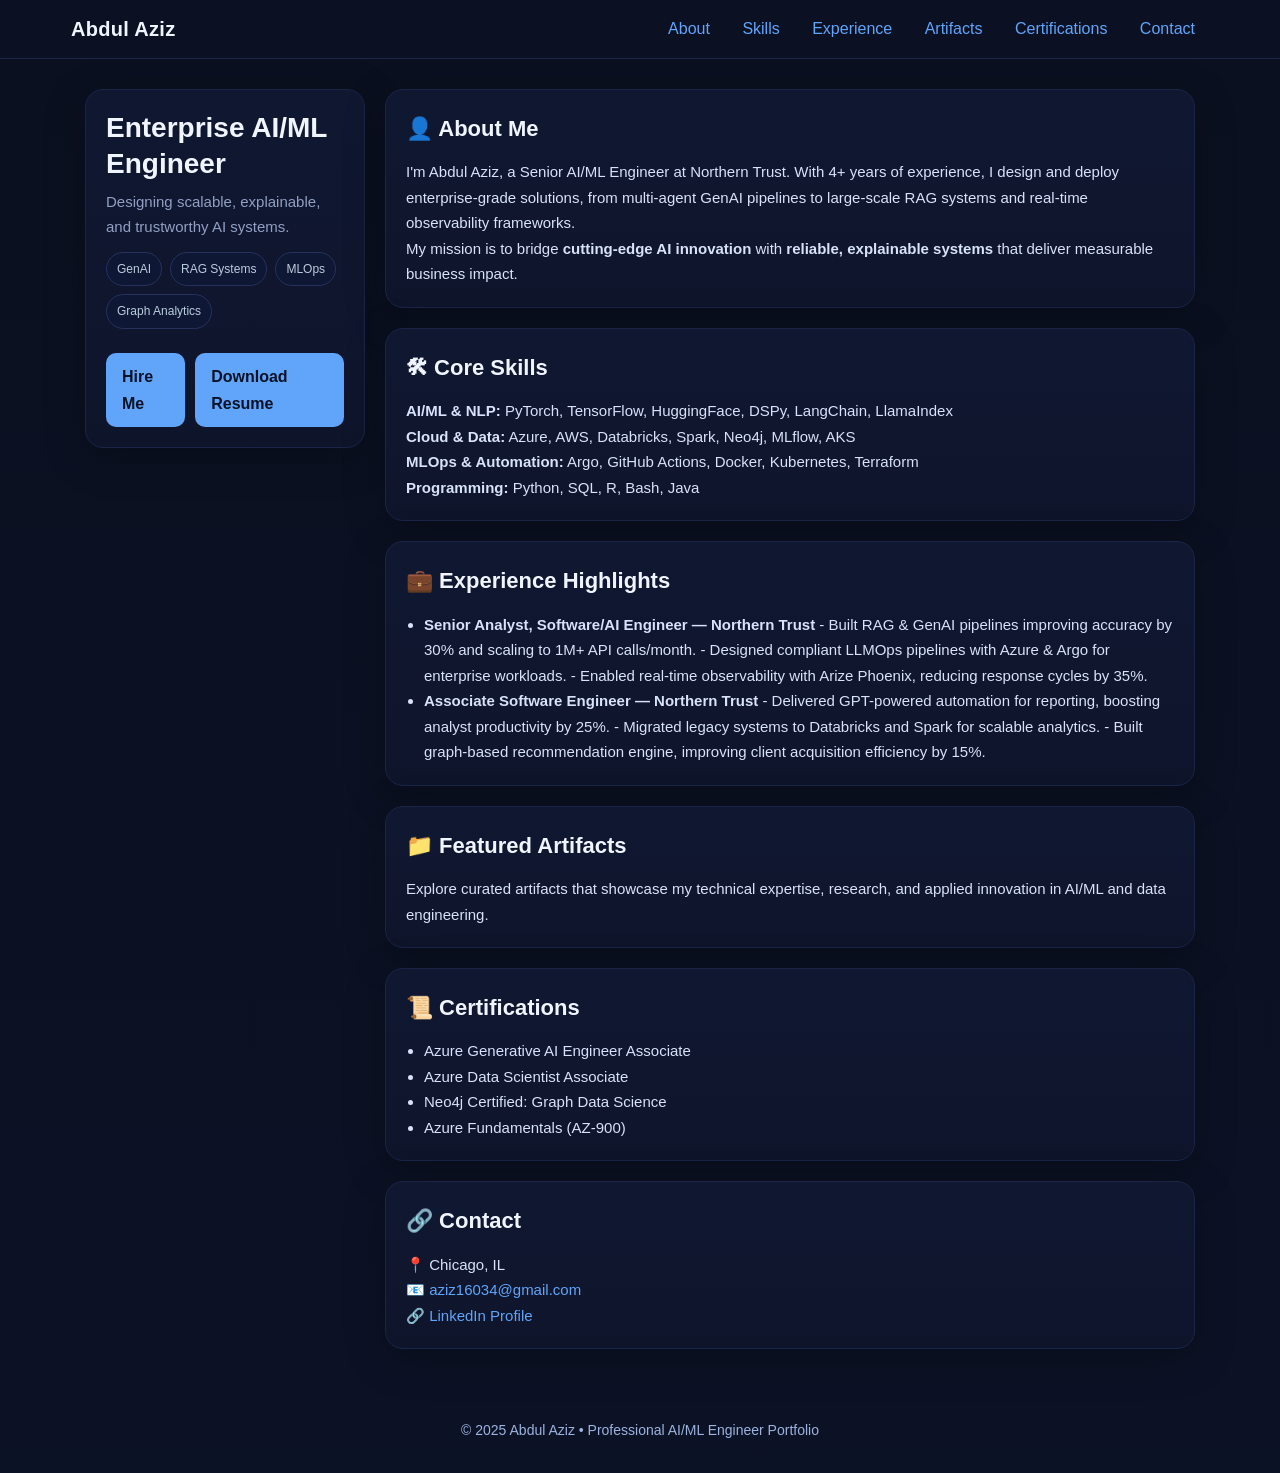
==== index.html @ f6c6b40b "Update title in index.html for branding" ====
<!DOCTYPE html>
<html lang="en">
<head>
  <meta charset="utf-8" />
  <meta name="viewport" content="width=device-width, initial-scale=1" />
  <title>Abdul Aziz MS • AI/ML Engineer Portfolio</title>
  <meta name="description" content="Abdul Aziz — AI/ML Engineer specializing in Generative AI, RAG systems, and MLOps. Building enterprise-ready AI solutions with measurable business impact." />
  <meta property="og:title" content="Abdul Aziz • AI/ML Engineer Portfolio" />
  <meta property="og:description" content="Senior AI/ML Engineer delivering scalable GenAI pipelines, enterprise RAG systems, and MLOps workflows for Fortune 500 companies." />
  <meta property="og:type" content="website" />
  <style>
    :root {
      --bg: #0b1020;
      --panel: #101731;
      --muted: #91a0c3;
      --text: #f1f5ff;
      --brand: #60a5fa;
      --highlight: #7dd3fc;
      --ring: rgba(96,165,250,.35);
    }
    * { box-sizing: border-box; margin:0; padding:0; }
    html, body {
      background: linear-gradient(180deg,#0b1020,#0c1225);
      color: var(--text);
      font-family: 'Segoe UI', Roboto, Helvetica, Arial, sans-serif;
      font-size: 16px;
      line-height: 1.7;
      scroll-behavior: smooth;
    }
    a { color: var(--brand); text-decoration: none; }
    a:hover { color: var(--highlight); }
    /* Layout */
    .wrap { max-width: 1150px; margin: 0 auto; padding: 20px; }
    .nav {
      position: sticky; top:0; z-index:50;
      background: rgba(12,18,37,0.85);
      backdrop-filter: blur(10px);
      border-bottom: 1px solid #1b2749;
    }
    .nav-inner {
      display: flex; justify-content: space-between; align-items: center;
      padding: 12px 6px;
    }
    .brand {
      font-size: 20px; font-weight: 700; letter-spacing: .3px;
    }
    .nav a {
      padding: 8px 14px;
      font-weight: 500;
      transition: background .2s;
      border-radius: 8px;
    }
    .nav a:hover { background: #111a34; }
    .grid { display:grid; grid-template-columns:280px 1fr; gap:20px; }
    @media(max-width:980px){ .grid { grid-template-columns:1fr; } }
    /* Cards */
    .card {
      background: linear-gradient(180deg,#101731,#0e152b);
      border: 1px solid #1a2446;
      border-radius: 18px;
      padding: 20px;
      box-shadow: 0 10px 40px rgba(0,0,0,.25);
      transition: transform .2s;
    }
    .card:hover { transform: translateY(-3px); }
    /* Hero */
    .hero h1 {
      font-size: 28px;
      font-weight: 700;
      line-height: 1.3;
      margin-bottom: 6px;
    }
    .hero p {
      font-size: 15px;
      color: var(--muted);
    }
    .chips {
      display:flex; flex-wrap:wrap; gap:8px; margin-top:12px;
    }
    .chip {
      font-size:12px;
      padding:6px 10px;
      border-radius:20px;
      border:1px solid #25325c;
      background:#0e1734;
      color:#bcd;
    }
    .btn {
      display:inline-block;
      padding:10px 16px;
      margin-top:12px;
      border-radius:10px;
      font-weight:600;
      background: var(--brand);
      color:#081126;
      transition: background .2s;
    }
    .btn:hover { background: var(--highlight); }
    /* Sections */
    h2 {
      font-size: 22px;
      margin-bottom: 12px;
      font-weight: 600;
    }
    .section p, .section li {
      font-size: 15px;
      color: #d8e2f8;
    }
    ul { padding-left:18px; }
    footer {
      padding: 30px 12px;
      text-align: center;
      color: #9db2df;
      font-size: 14px;
      margin-top: 20px;
    }
  </style>
</head>
<body>
  <!-- Navigation -->
  <div class="nav">
    <div class="wrap nav-inner">
      <div class="brand">Abdul Aziz</div>
      <nav>
        <a href="#about">About</a>
        <a href="#skills">Skills</a>
        <a href="#experience">Experience</a>
        <a href="#projects">Artifacts</a>
        <a href="#certs">Certifications</a>
        <a href="#contact">Contact</a>
      </nav>
    </div>
  </div>

  <!-- Content -->
  <div class="wrap" style="margin-top:10px">
    <div class="grid">
      <!-- Sidebar -->
      <aside class="side">
        <div class="card hero">
          <h1>Enterprise AI/ML Engineer</h1>
          <p>Designing scalable, explainable, and trustworthy AI systems.</p>
          <div class="chips">
            <span class="chip">GenAI</span>
            <span class="chip">RAG Systems</span>
            <span class="chip">MLOps</span>
            <span class="chip">Graph Analytics</span>
          </div>
          <div style="display:flex;gap:10px;margin-top:12px">
            <a class="btn" href="#contact">Hire Me</a>
            <a class="btn" href="Abdul.Aziz_Resume (5).pdf" target="_blank">Download Resume</a>
          </div>
        </div>
      </aside>

      <!-- Main -->
      <main style="display:flex;flex-direction:column;gap:20px">
        <section id="about" class="card section">
          <h2>👤 About Me</h2>
          <p>I'm Abdul Aziz, a Senior AI/ML Engineer at Northern Trust. With 4+ years of experience, I design and deploy enterprise-grade solutions, from multi-agent GenAI pipelines to large-scale RAG systems and real-time observability frameworks.</p>
          <p>My mission is to bridge <strong>cutting-edge AI innovation</strong> with <strong>reliable, explainable systems</strong> that deliver measurable business impact.</p>
        </section>

        <section id="skills" class="card section">
          <h2>🛠 Core Skills</h2>
          <p><strong>AI/ML & NLP:</strong> PyTorch, TensorFlow, HuggingFace, DSPy, LangChain, LlamaIndex</p>
          <p><strong>Cloud & Data:</strong> Azure, AWS, Databricks, Spark, Neo4j, MLflow, AKS</p>
          <p><strong>MLOps & Automation:</strong> Argo, GitHub Actions, Docker, Kubernetes, Terraform</p>
          <p><strong>Programming:</strong> Python, SQL, R, Bash, Java</p>
        </section>

        <section id="experience" class="card section">
          <h2>💼 Experience Highlights</h2>
          <ul>
            <li><strong>Senior Analyst, Software/AI Engineer — Northern Trust</strong>  
              - Built RAG & GenAI pipelines improving accuracy by 30% and scaling to 1M+ API calls/month.  
              - Designed compliant LLMOps pipelines with Azure & Argo for enterprise workloads.  
              - Enabled real-time observability with Arize Phoenix, reducing response cycles by 35%.</li>
            <li><strong>Associate Software Engineer — Northern Trust</strong>  
              - Delivered GPT-powered automation for reporting, boosting analyst productivity by 25%.  
              - Migrated legacy systems to Databricks and Spark for scalable analytics.  
              - Built graph-based recommendation engine, improving client acquisition efficiency by 15%.</li>
          </ul>
        </section>

        <section id="projects" class="card section">
          <h2>📁 Featured Artifacts</h2>
          <p>Explore curated artifacts that showcase my technical expertise, research, and applied innovation in AI/ML and data engineering.</p>
        </section>

        <section id="certs" class="card section">
          <h2>📜 Certifications</h2>
          <ul>
            <li>Azure Generative AI Engineer Associate</li>
            <li>Azure Data Scientist Associate</li>
            <li>Neo4j Certified: Graph Data Science</li>
            <li>Azure Fundamentals (AZ-900)</li>
          </ul>
        </section>

        <section id="contact" class="card section">
          <h2>🔗 Contact</h2>
          <p>📍 Chicago, IL<br>
             📧 <a href="mailto:aziz16034@gmail.com">aziz16034@gmail.com</a><br>
             🔗 <a href="https://www.linkedin.com/in/aziz16034" target="_blank">LinkedIn Profile</a></p>
        </section>
      </main>
    </div>
  </div>

  <!-- Footer -->
  <footer>
    © 2025 Abdul Aziz • Professional AI/ML Engineer Portfolio
  </footer>
</body>
</html>
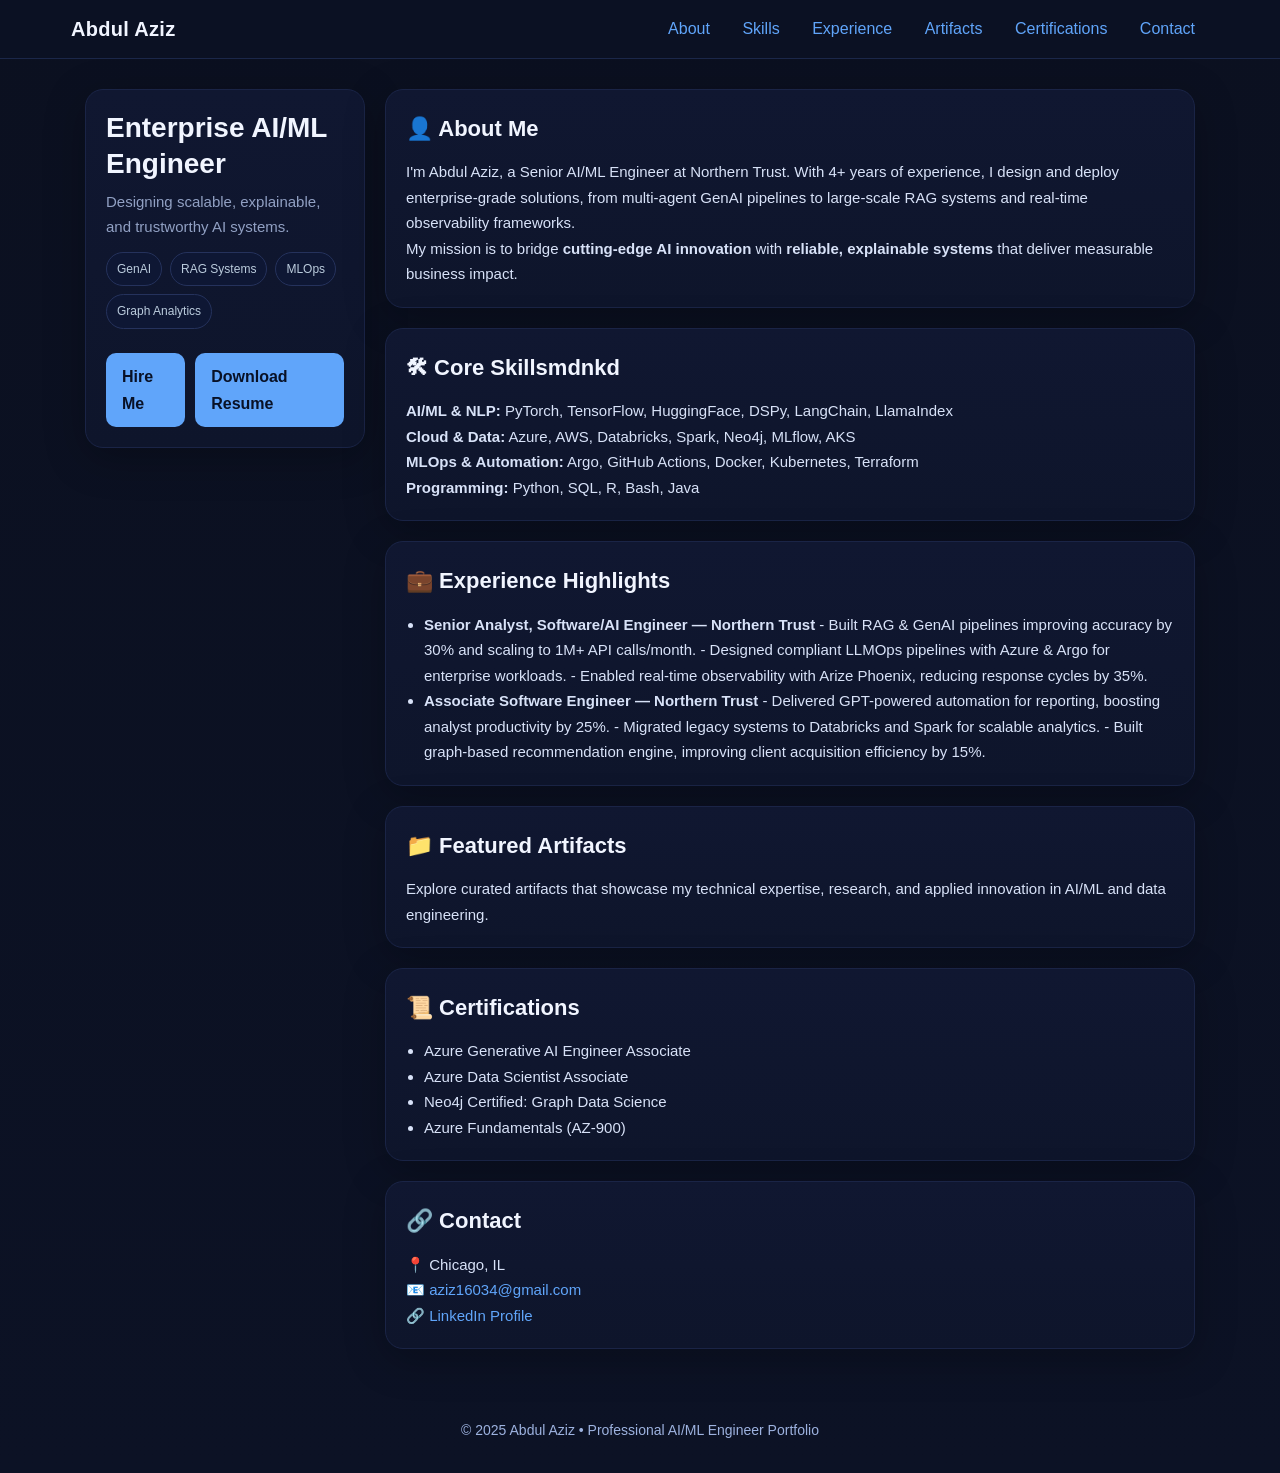
==== commit da35ee86: "Fix typo in Core Skills header" ====
--- a/index.html
+++ b/index.html
@@ -162,7 +162,7 @@
         </section>
 
         <section id="skills" class="card section">
-          <h2>🛠 Core Skills</h2>
+          <h2>🛠 Core Skillsmdnkd</h2>
           <p><strong>AI/ML & NLP:</strong> PyTorch, TensorFlow, HuggingFace, DSPy, LangChain, LlamaIndex</p>
           <p><strong>Cloud & Data:</strong> Azure, AWS, Databricks, Spark, Neo4j, MLflow, AKS</p>
           <p><strong>MLOps & Automation:</strong> Argo, GitHub Actions, Docker, Kubernetes, Terraform</p>
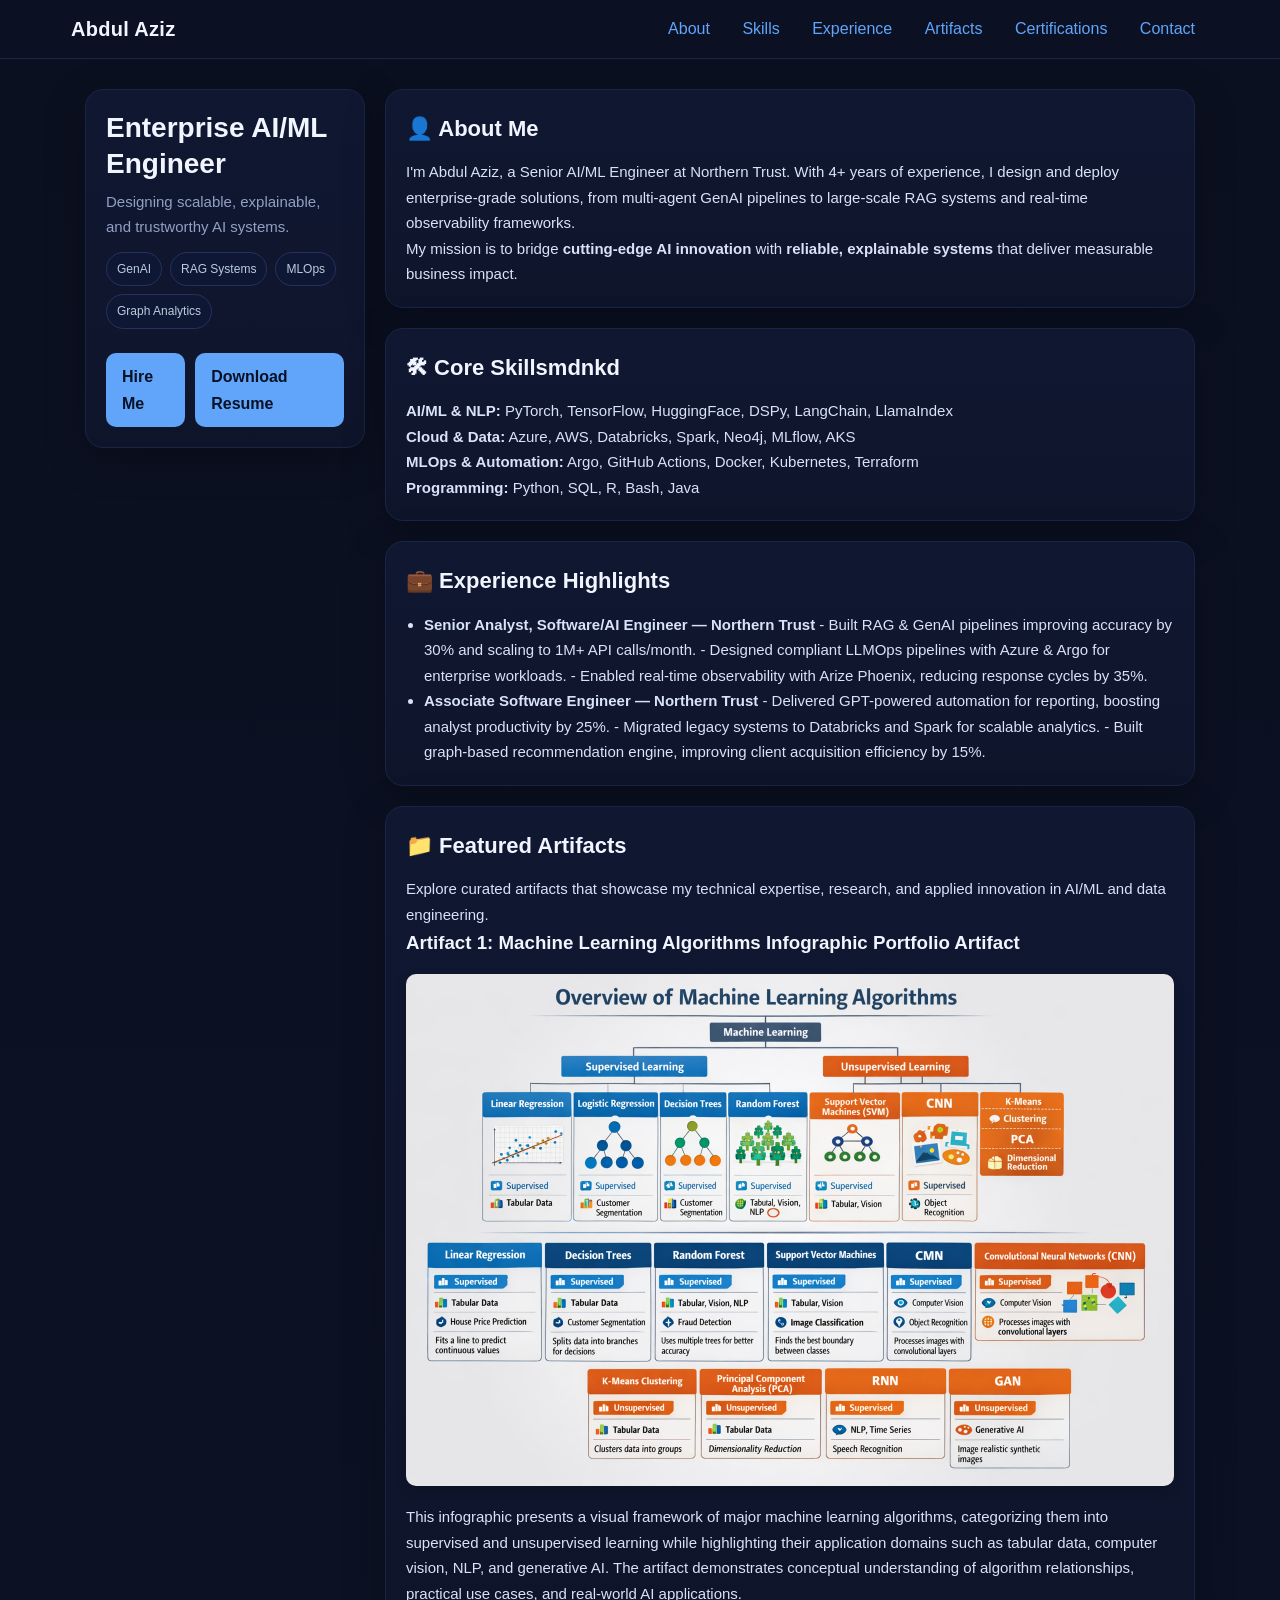
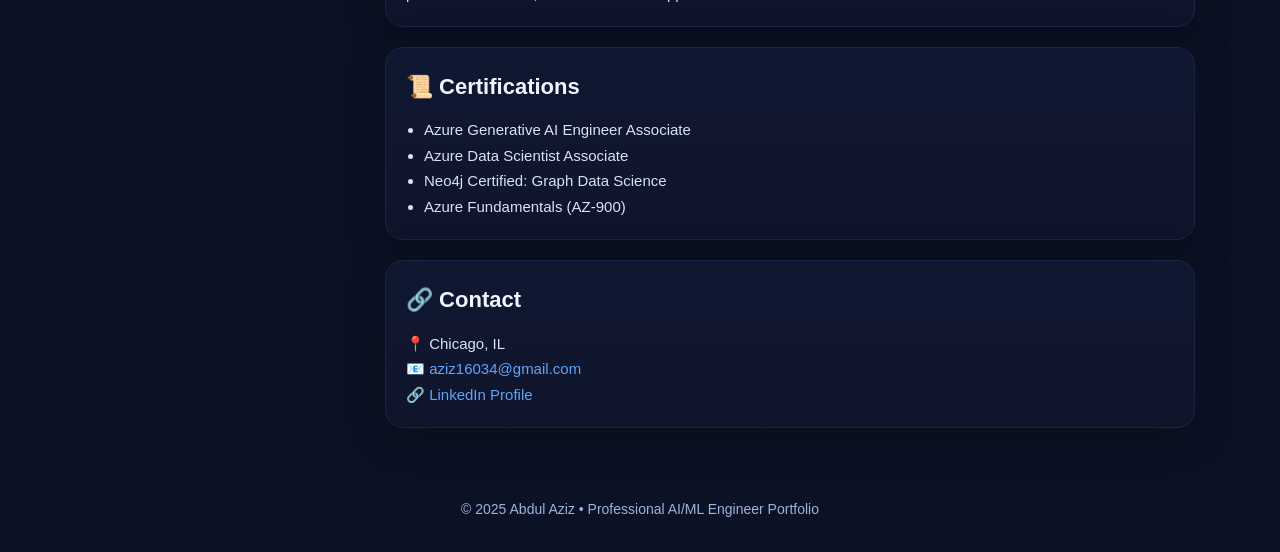
==== commit f25cab8b: "artifct added" ====
--- a/index.html
+++ b/index.html
@@ -184,9 +184,29 @@
         </section>
 
         <section id="projects" class="card section">
-          <h2>📁 Featured Artifacts</h2>
-          <p>Explore curated artifacts that showcase my technical expertise, research, and applied innovation in AI/ML and data engineering.</p>
-        </section>
+  <h2>📁 Featured Artifacts</h2>
+  <p>Explore curated artifacts that showcase my technical expertise, research, and applied innovation in AI/ML and data engineering.</p>
+
+  <!-- Artifact 1 -->
+  <div class="artifact">
+    <h3>Artifact 1: Machine Learning Algorithms Infographic Portfolio Artifact</h3>
+    
+    <img 
+      src="ChatGPT Image Mar 12, 2026, 05_36_57 PM.png" 
+      alt="Machine Learning Algorithms Infographic"
+      style="width:100%; max-width:800px; margin-top:15px; border-radius:10px; box-shadow:0 4px 12px rgba(0,0,0,0.15);"
+    >
+
+    <p style="margin-top:10px;">
+      This infographic presents a visual framework of major machine learning algorithms,
+      categorizing them into supervised and unsupervised learning while highlighting
+      their application domains such as tabular data, computer vision, NLP, and generative AI.
+      The artifact demonstrates conceptual understanding of algorithm relationships,
+      practical use cases, and real-world AI applications.
+    </p>
+  </div>
+
+</section>
 
         <section id="certs" class="card section">
           <h2>📜 Certifications</h2>
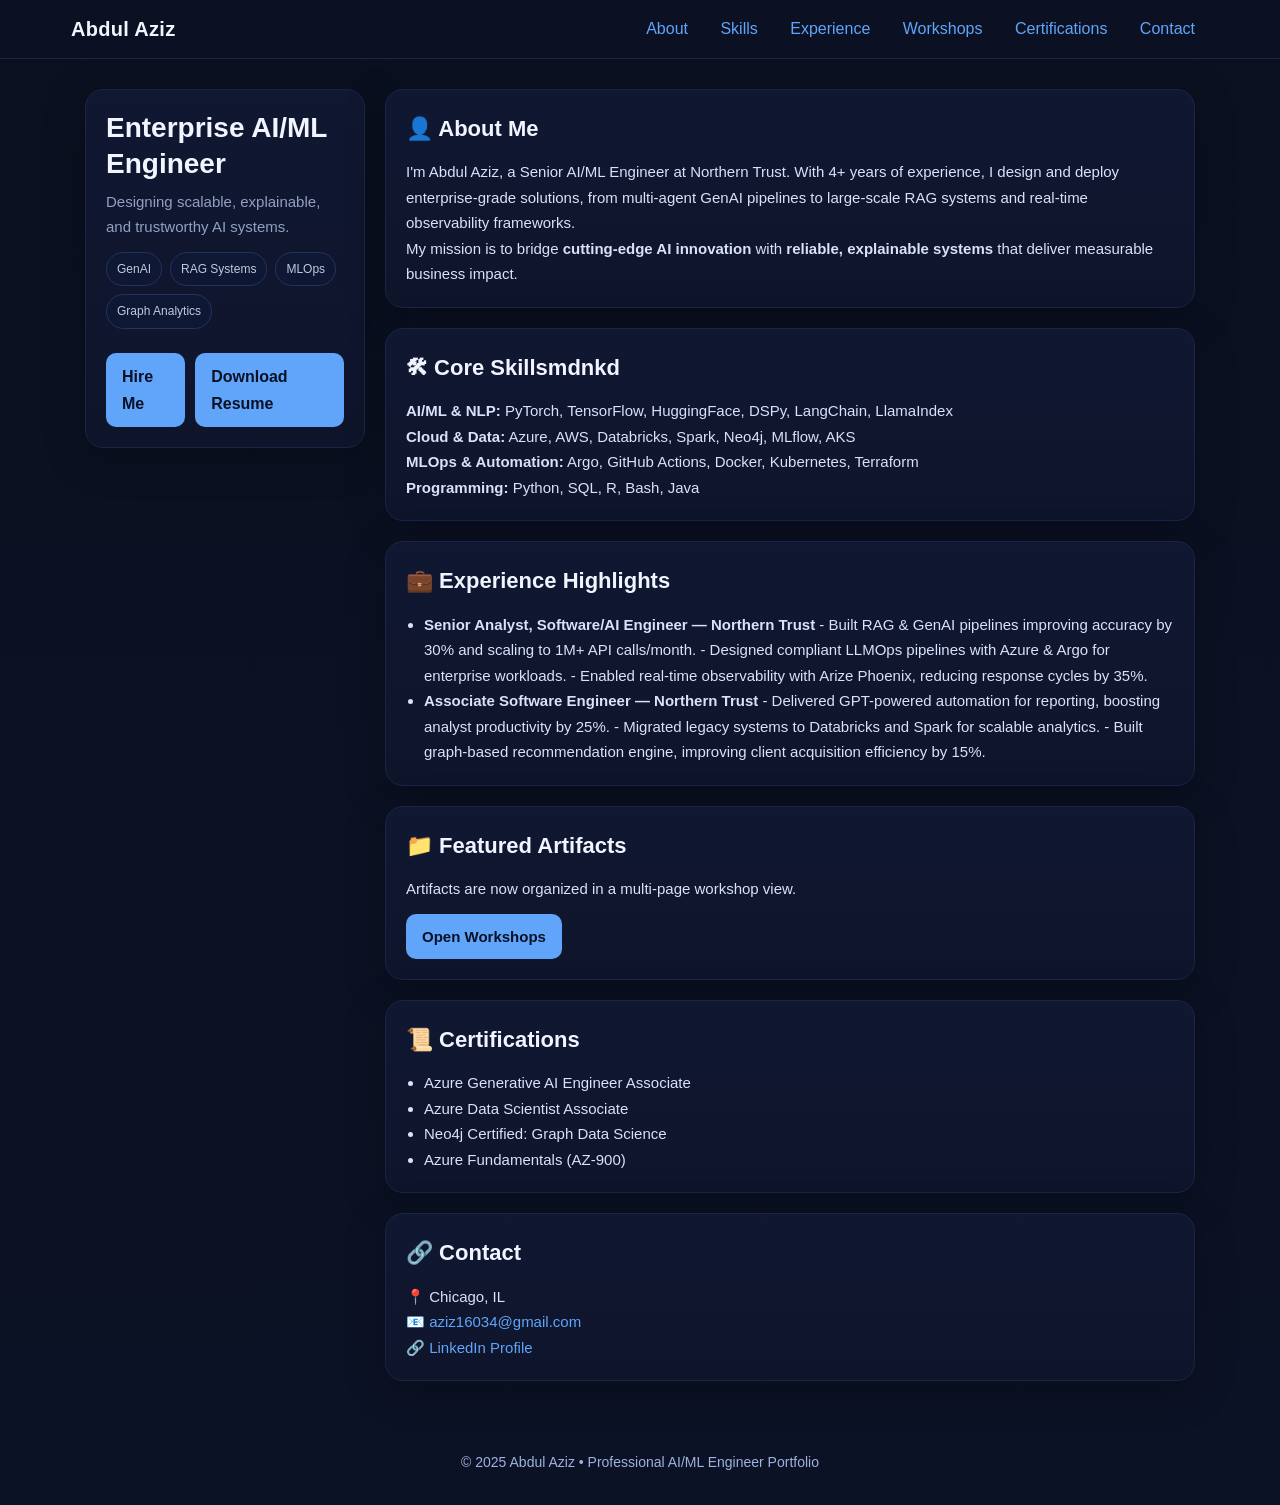
==== commit 56d6dd48: "multi tab added" ====
--- a/index.html
+++ b/index.html
@@ -125,7 +125,7 @@
         <a href="#about">About</a>
         <a href="#skills">Skills</a>
         <a href="#experience">Experience</a>
-        <a href="#projects">Artifacts</a>
+        <a href="workshop.html">Workshops</a>
         <a href="#certs">Certifications</a>
         <a href="#contact">Contact</a>
       </nav>
@@ -184,29 +184,10 @@
         </section>
 
         <section id="projects" class="card section">
-  <h2>📁 Featured Artifacts</h2>
-  <p>Explore curated artifacts that showcase my technical expertise, research, and applied innovation in AI/ML and data engineering.</p>
-
-  <!-- Artifact 1 -->
-  <div class="artifact">
-    <h3>Artifact 1: Machine Learning Algorithms Infographic Portfolio Artifact</h3>
-    
-    <img 
-      src="ChatGPT Image Mar 12, 2026, 05_36_57 PM.png" 
-      alt="Machine Learning Algorithms Infographic"
-      style="width:100%; max-width:800px; margin-top:15px; border-radius:10px; box-shadow:0 4px 12px rgba(0,0,0,0.15);"
-    >
-
-    <p style="margin-top:10px;">
-      This infographic presents a visual framework of major machine learning algorithms,
-      categorizing them into supervised and unsupervised learning while highlighting
-      their application domains such as tabular data, computer vision, NLP, and generative AI.
-      The artifact demonstrates conceptual understanding of algorithm relationships,
-      practical use cases, and real-world AI applications.
-    </p>
-  </div>
-
-</section>
+          <h2>📁 Featured Artifacts</h2>
+          <p>Artifacts are now organized in a multi-page workshop view.</p>
+          <p><a class="btn" href="workshop.html">Open Workshops</a></p>
+        </section>
 
         <section id="certs" class="card section">
           <h2>📜 Certifications</h2>
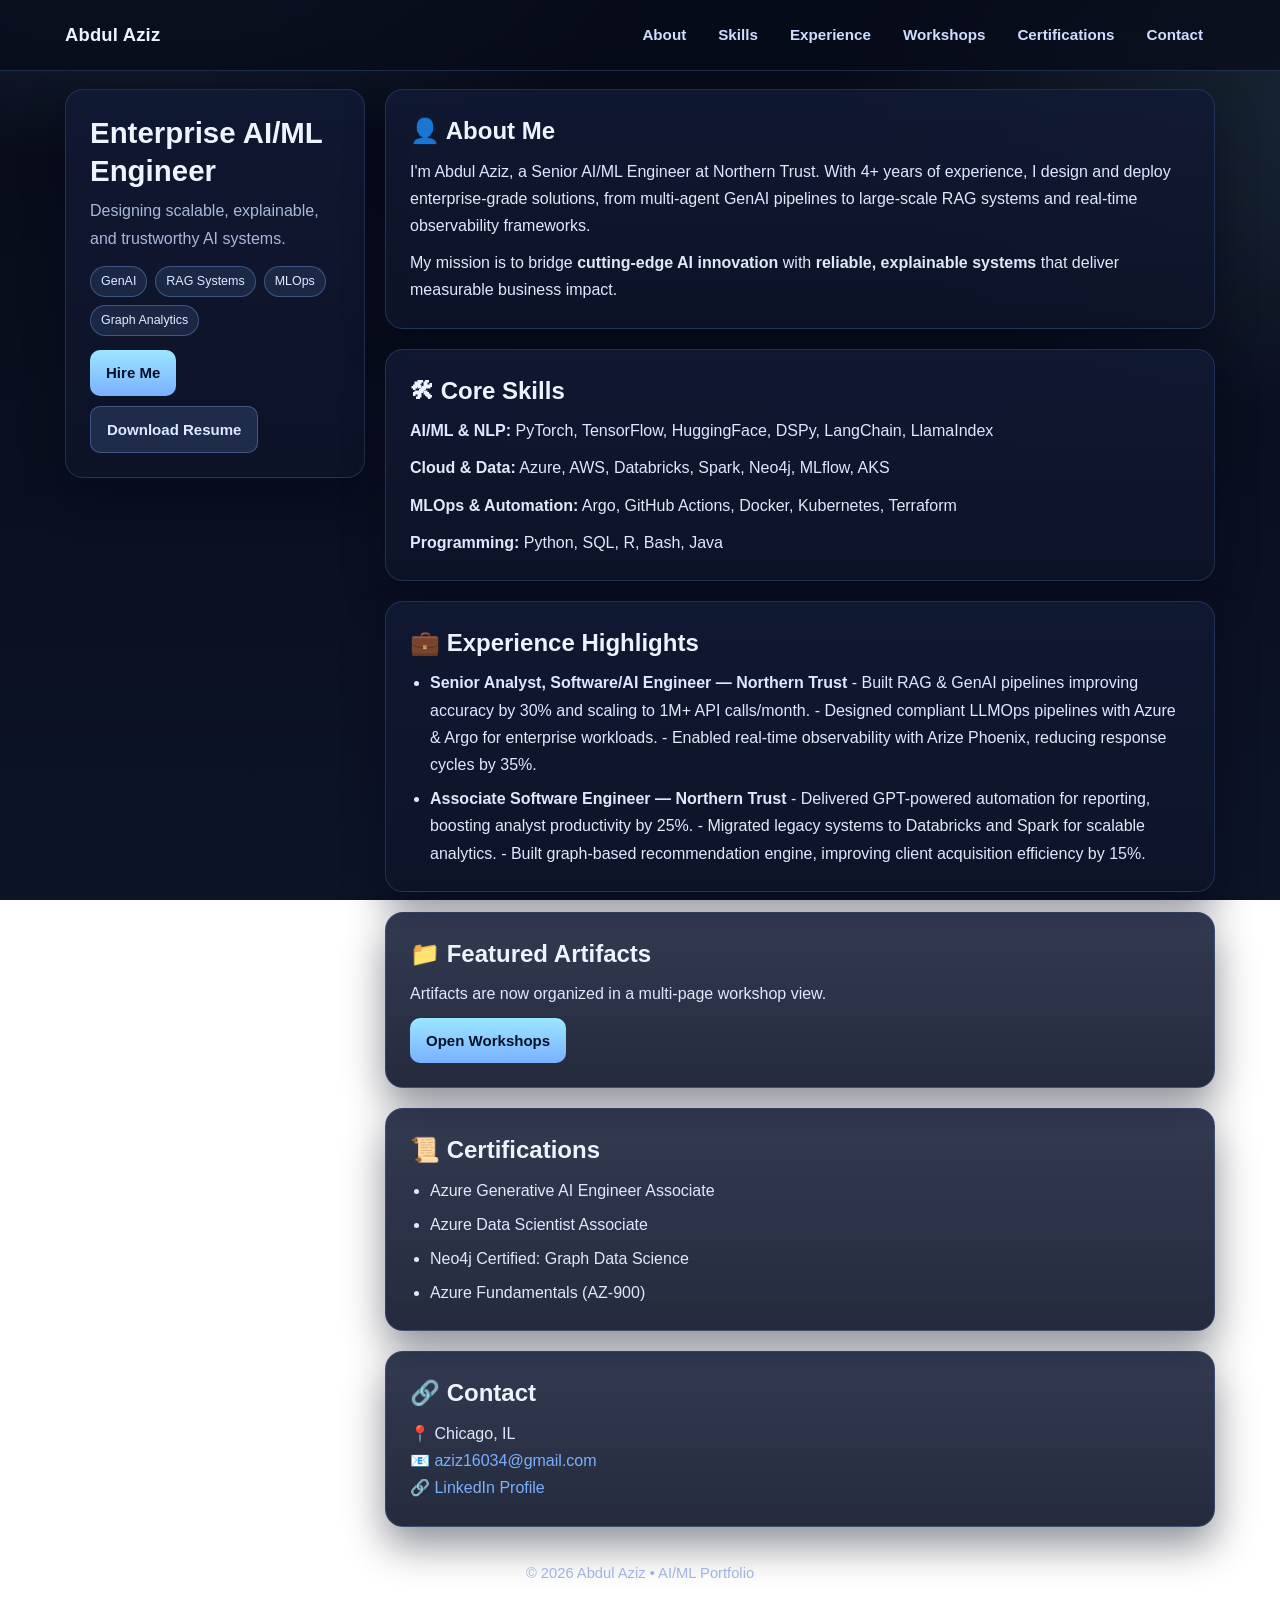
==== commit 08b2eeac: "multi tab added workshop 2" ====
--- a/index.html
+++ b/index.html
@@ -8,113 +8,7 @@
   <meta property="og:title" content="Abdul Aziz • AI/ML Engineer Portfolio" />
   <meta property="og:description" content="Senior AI/ML Engineer delivering scalable GenAI pipelines, enterprise RAG systems, and MLOps workflows for Fortune 500 companies." />
   <meta property="og:type" content="website" />
-  <style>
-    :root {
-      --bg: #0b1020;
-      --panel: #101731;
-      --muted: #91a0c3;
-      --text: #f1f5ff;
-      --brand: #60a5fa;
-      --highlight: #7dd3fc;
-      --ring: rgba(96,165,250,.35);
-    }
-    * { box-sizing: border-box; margin:0; padding:0; }
-    html, body {
-      background: linear-gradient(180deg,#0b1020,#0c1225);
-      color: var(--text);
-      font-family: 'Segoe UI', Roboto, Helvetica, Arial, sans-serif;
-      font-size: 16px;
-      line-height: 1.7;
-      scroll-behavior: smooth;
-    }
-    a { color: var(--brand); text-decoration: none; }
-    a:hover { color: var(--highlight); }
-    /* Layout */
-    .wrap { max-width: 1150px; margin: 0 auto; padding: 20px; }
-    .nav {
-      position: sticky; top:0; z-index:50;
-      background: rgba(12,18,37,0.85);
-      backdrop-filter: blur(10px);
-      border-bottom: 1px solid #1b2749;
-    }
-    .nav-inner {
-      display: flex; justify-content: space-between; align-items: center;
-      padding: 12px 6px;
-    }
-    .brand {
-      font-size: 20px; font-weight: 700; letter-spacing: .3px;
-    }
-    .nav a {
-      padding: 8px 14px;
-      font-weight: 500;
-      transition: background .2s;
-      border-radius: 8px;
-    }
-    .nav a:hover { background: #111a34; }
-    .grid { display:grid; grid-template-columns:280px 1fr; gap:20px; }
-    @media(max-width:980px){ .grid { grid-template-columns:1fr; } }
-    /* Cards */
-    .card {
-      background: linear-gradient(180deg,#101731,#0e152b);
-      border: 1px solid #1a2446;
-      border-radius: 18px;
-      padding: 20px;
-      box-shadow: 0 10px 40px rgba(0,0,0,.25);
-      transition: transform .2s;
-    }
-    .card:hover { transform: translateY(-3px); }
-    /* Hero */
-    .hero h1 {
-      font-size: 28px;
-      font-weight: 700;
-      line-height: 1.3;
-      margin-bottom: 6px;
-    }
-    .hero p {
-      font-size: 15px;
-      color: var(--muted);
-    }
-    .chips {
-      display:flex; flex-wrap:wrap; gap:8px; margin-top:12px;
-    }
-    .chip {
-      font-size:12px;
-      padding:6px 10px;
-      border-radius:20px;
-      border:1px solid #25325c;
-      background:#0e1734;
-      color:#bcd;
-    }
-    .btn {
-      display:inline-block;
-      padding:10px 16px;
-      margin-top:12px;
-      border-radius:10px;
-      font-weight:600;
-      background: var(--brand);
-      color:#081126;
-      transition: background .2s;
-    }
-    .btn:hover { background: var(--highlight); }
-    /* Sections */
-    h2 {
-      font-size: 22px;
-      margin-bottom: 12px;
-      font-weight: 600;
-    }
-    .section p, .section li {
-      font-size: 15px;
-      color: #d8e2f8;
-    }
-    ul { padding-left:18px; }
-    footer {
-      padding: 30px 12px;
-      text-align: center;
-      color: #9db2df;
-      font-size: 14px;
-      margin-top: 20px;
-    }
-  </style>
+  <link rel="stylesheet" href="styles.css" />
 </head>
 <body>
   <!-- Navigation -->
@@ -133,7 +27,7 @@
   </div>
 
   <!-- Content -->
-  <div class="wrap" style="margin-top:10px">
+  <div class="wrap top-space">
     <div class="grid">
       <!-- Sidebar -->
       <aside class="side">
@@ -146,15 +40,15 @@
             <span class="chip">MLOps</span>
             <span class="chip">Graph Analytics</span>
           </div>
-          <div style="display:flex;gap:10px;margin-top:12px">
+          <div class="actions">
             <a class="btn" href="#contact">Hire Me</a>
-            <a class="btn" href="Abdul.Aziz_Resume (5).pdf" target="_blank">Download Resume</a>
+            <a class="btn secondary" href="Abdul.Aziz_Resume (5).pdf" target="_blank">Download Resume</a>
           </div>
         </div>
       </aside>
 
       <!-- Main -->
-      <main style="display:flex;flex-direction:column;gap:20px">
+      <main class="stack">
         <section id="about" class="card section">
           <h2>👤 About Me</h2>
           <p>I'm Abdul Aziz, a Senior AI/ML Engineer at Northern Trust. With 4+ years of experience, I design and deploy enterprise-grade solutions, from multi-agent GenAI pipelines to large-scale RAG systems and real-time observability frameworks.</p>
@@ -162,7 +56,7 @@
         </section>
 
         <section id="skills" class="card section">
-          <h2>🛠 Core Skillsmdnkd</h2>
+          <h2>🛠 Core Skills</h2>
           <p><strong>AI/ML & NLP:</strong> PyTorch, TensorFlow, HuggingFace, DSPy, LangChain, LlamaIndex</p>
           <p><strong>Cloud & Data:</strong> Azure, AWS, Databricks, Spark, Neo4j, MLflow, AKS</p>
           <p><strong>MLOps & Automation:</strong> Argo, GitHub Actions, Docker, Kubernetes, Terraform</p>
@@ -211,7 +105,7 @@
 
   <!-- Footer -->
   <footer>
-    © 2025 Abdul Aziz • Professional AI/ML Engineer Portfolio
+    © 2026 Abdul Aziz • AI/ML Portfolio
   </footer>
 </body>
 </html>
--- a/styles.css
+++ b/styles.css
@@ -0,0 +1,298 @@
+:root {
+  --bg: #070b17;
+  --bg-soft: #0d1428;
+  --panel: rgba(16, 24, 48, 0.72);
+  --panel-solid: #111a35;
+  --line: #24345f;
+  --text: #eef4ff;
+  --muted: #aab8da;
+  --brand: #7ab0ff;
+  --brand-strong: #5d98ff;
+  --accent: #9be7ff;
+  --shadow: 0 18px 40px rgba(3, 7, 22, 0.45);
+}
+
+* {
+  box-sizing: border-box;
+  margin: 0;
+  padding: 0;
+}
+
+html,
+body {
+  min-height: 100%;
+}
+
+body {
+  color: var(--text);
+  font-family: Inter, "Segoe UI", Roboto, Helvetica, Arial, sans-serif;
+  line-height: 1.7;
+  background:
+    radial-gradient(1200px 500px at 10% -10%, rgba(122, 176, 255, 0.18), transparent 50%),
+    radial-gradient(1200px 700px at 110% 10%, rgba(155, 231, 255, 0.13), transparent 48%),
+    linear-gradient(180deg, var(--bg), var(--bg-soft));
+  background-attachment: fixed;
+}
+
+a {
+  color: var(--brand);
+  text-decoration: none;
+  transition: color 0.2s ease;
+}
+
+a:hover {
+  color: var(--accent);
+}
+
+.wrap {
+  width: min(1150px, 100% - 2.4rem);
+  margin: 0 auto;
+}
+
+.top-space {
+  margin-top: 18px;
+}
+
+.nav {
+  position: sticky;
+  top: 0;
+  z-index: 60;
+  background: rgba(8, 12, 25, 0.72);
+  backdrop-filter: blur(14px);
+  border-bottom: 1px solid rgba(122, 176, 255, 0.2);
+}
+
+.nav-inner {
+  min-height: 70px;
+  display: flex;
+  align-items: center;
+  justify-content: space-between;
+  gap: 14px;
+}
+
+.brand {
+  font-size: 1.15rem;
+  font-weight: 700;
+  letter-spacing: 0.2px;
+  white-space: nowrap;
+}
+
+.nav nav {
+  display: flex;
+  align-items: center;
+  gap: 8px;
+  flex-wrap: wrap;
+}
+
+.nav nav a {
+  color: #cfddff;
+  padding: 8px 12px;
+  border-radius: 10px;
+  font-size: 0.95rem;
+  font-weight: 550;
+}
+
+.nav nav a:hover {
+  color: #ffffff;
+  background: rgba(122, 176, 255, 0.16);
+}
+
+.grid {
+  display: grid;
+  grid-template-columns: 300px 1fr;
+  gap: 20px;
+}
+
+.stack {
+  display: flex;
+  flex-direction: column;
+  gap: 20px;
+}
+
+.card {
+  background: linear-gradient(180deg, rgba(17, 26, 53, 0.86), rgba(13, 20, 40, 0.9));
+  border: 1px solid rgba(122, 176, 255, 0.18);
+  border-radius: 18px;
+  padding: 24px;
+  box-shadow: var(--shadow);
+}
+
+.card:hover {
+  border-color: rgba(155, 231, 255, 0.38);
+}
+
+.hero h1 {
+  font-size: clamp(1.5rem, 2.3vw, 2rem);
+  line-height: 1.28;
+  margin-bottom: 8px;
+}
+
+.hero p {
+  color: var(--muted);
+}
+
+.chips {
+  margin-top: 14px;
+  display: flex;
+  flex-wrap: wrap;
+  gap: 8px;
+}
+
+.chip {
+  font-size: 0.78rem;
+  color: #deebff;
+  border: 1px solid rgba(122, 176, 255, 0.35);
+  border-radius: 999px;
+  padding: 4px 10px;
+  background: rgba(122, 176, 255, 0.12);
+}
+
+.actions {
+  margin-top: 14px;
+  display: flex;
+  gap: 10px;
+  flex-wrap: wrap;
+}
+
+.btn {
+  display: inline-flex;
+  align-items: center;
+  justify-content: center;
+  font-weight: 650;
+  font-size: 0.94rem;
+  border-radius: 10px;
+  padding: 10px 16px;
+  color: #031127;
+  background: linear-gradient(180deg, var(--accent), var(--brand));
+  transition: transform 0.18s ease, filter 0.2s ease;
+}
+
+.btn:hover {
+  color: #031127;
+  filter: brightness(1.05);
+  transform: translateY(-1px);
+}
+
+.btn.secondary {
+  color: #dce9ff;
+  background: rgba(122, 176, 255, 0.16);
+  border: 1px solid rgba(122, 176, 255, 0.34);
+}
+
+.btn.secondary:hover {
+  color: #ffffff;
+}
+
+h1 {
+  font-size: clamp(1.7rem, 3.3vw, 2.25rem);
+  line-height: 1.3;
+  margin-bottom: 8px;
+}
+
+h2 {
+  font-size: clamp(1.15rem, 2vw, 1.5rem);
+  line-height: 1.4;
+  margin-bottom: 10px;
+}
+
+h3 {
+  font-size: 1.08rem;
+  margin-bottom: 6px;
+}
+
+p,
+li {
+  color: #dee8ff;
+}
+
+ul {
+  padding-left: 20px;
+}
+
+.section p + p {
+  margin-top: 10px;
+}
+
+.section ul li + li {
+  margin-top: 7px;
+}
+
+.tabs {
+  display: flex;
+  gap: 10px;
+  margin: 16px 0 20px;
+  flex-wrap: wrap;
+}
+
+.tab {
+  display: inline-flex;
+  align-items: center;
+  justify-content: center;
+  border-radius: 999px;
+  padding: 9px 14px;
+  font-weight: 600;
+  border: 1px solid rgba(122, 176, 255, 0.3);
+  color: #dce9ff;
+  background: rgba(122, 176, 255, 0.12);
+}
+
+.tab:hover {
+  color: #ffffff;
+  background: rgba(122, 176, 255, 0.2);
+}
+
+.tab.active {
+  background: linear-gradient(180deg, var(--accent), var(--brand));
+  border-color: transparent;
+  color: #031127;
+}
+
+.grid-tiles {
+  display: grid;
+  grid-template-columns: repeat(auto-fit, minmax(230px, 1fr));
+  gap: 14px;
+}
+
+.tile {
+  border: 1px solid rgba(122, 176, 255, 0.22);
+  border-radius: 14px;
+  padding: 16px;
+  background: rgba(122, 176, 255, 0.08);
+}
+
+.artifact-img {
+  width: 100%;
+  border-radius: 14px;
+  border: 1px solid rgba(122, 176, 255, 0.26);
+  box-shadow: 0 12px 28px rgba(2, 7, 24, 0.45);
+}
+
+.artifact-img.hero {
+  max-width: 900px;
+  margin: 14px 0 4px;
+}
+
+.muted {
+  color: var(--muted);
+}
+
+footer {
+  padding: 34px 12px 24px;
+  text-align: center;
+  font-size: 0.92rem;
+  color: #9fb3e3;
+}
+
+@media (max-width: 980px) {
+  .grid {
+    grid-template-columns: 1fr;
+  }
+
+  .wrap {
+    width: min(1150px, 100% - 1.5rem);
+  }
+
+  .nav-inner {
+    padding: 10px 0;
+  }
+}
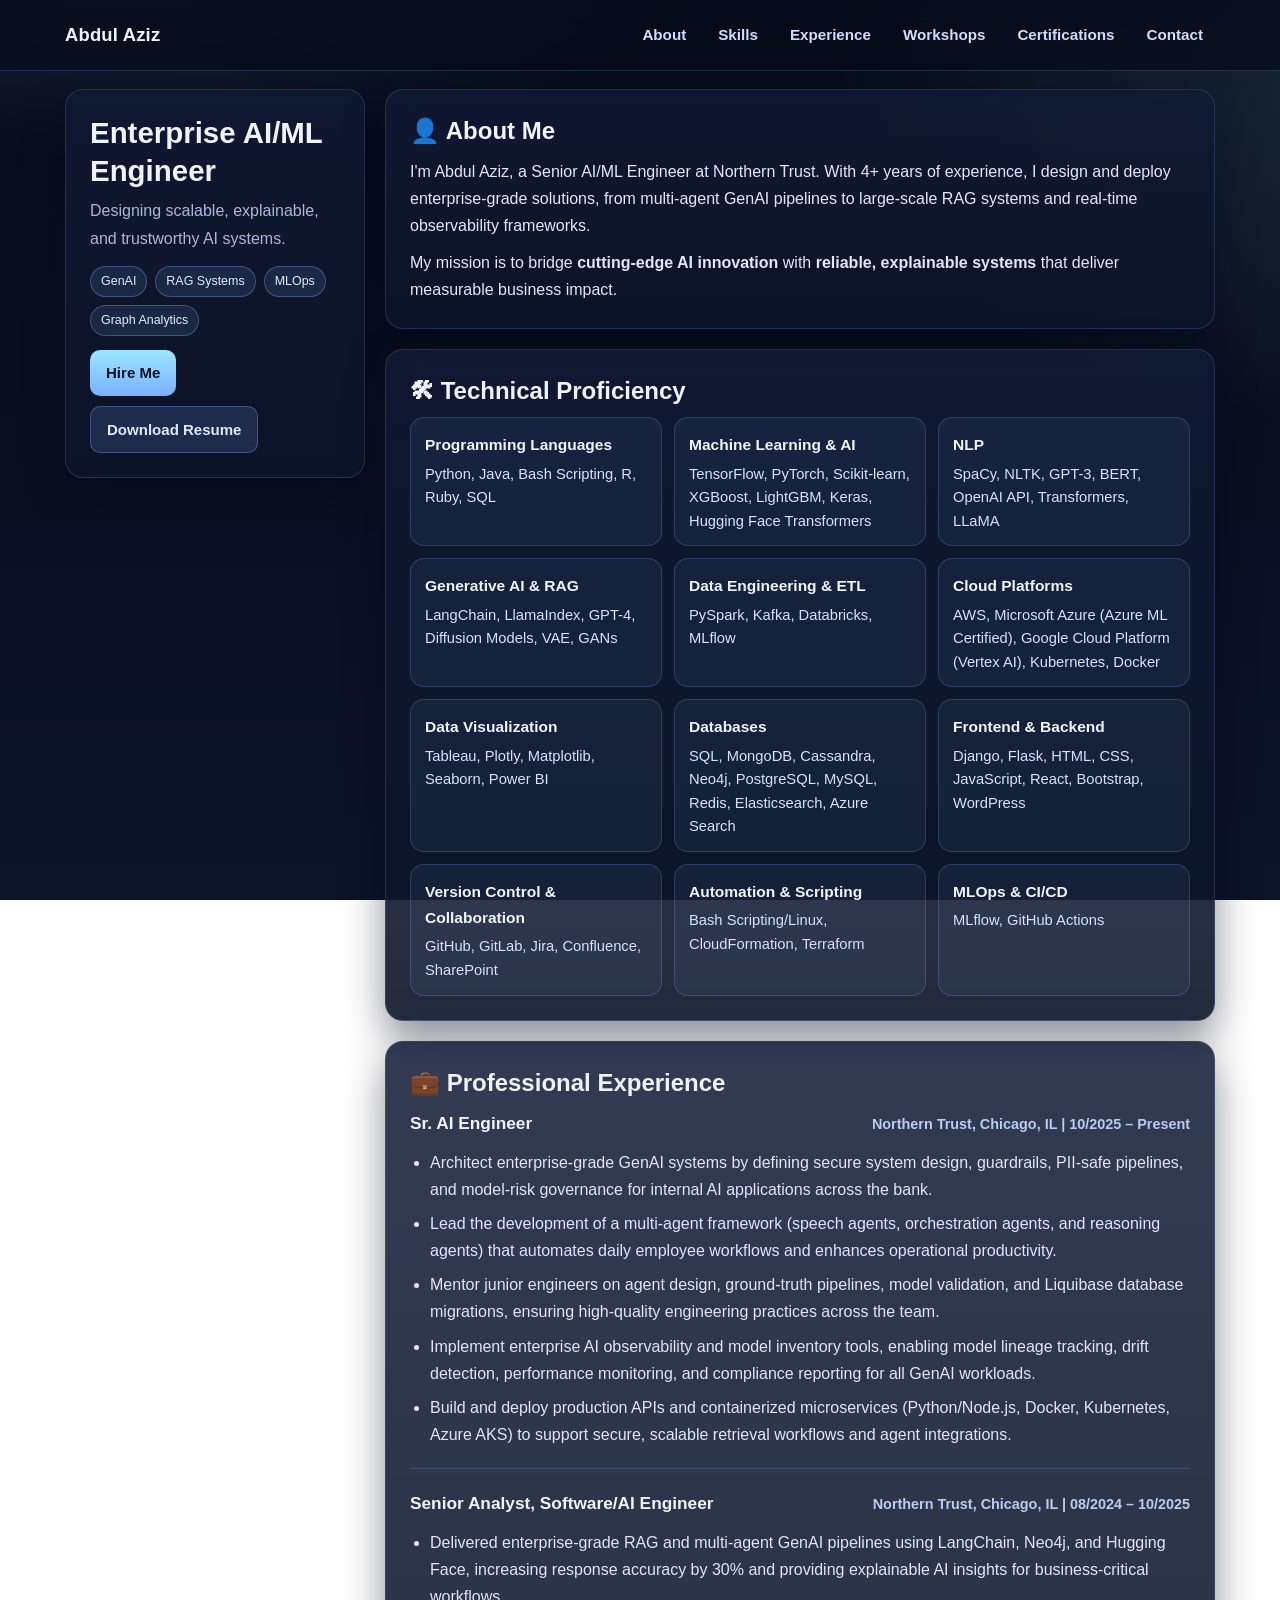
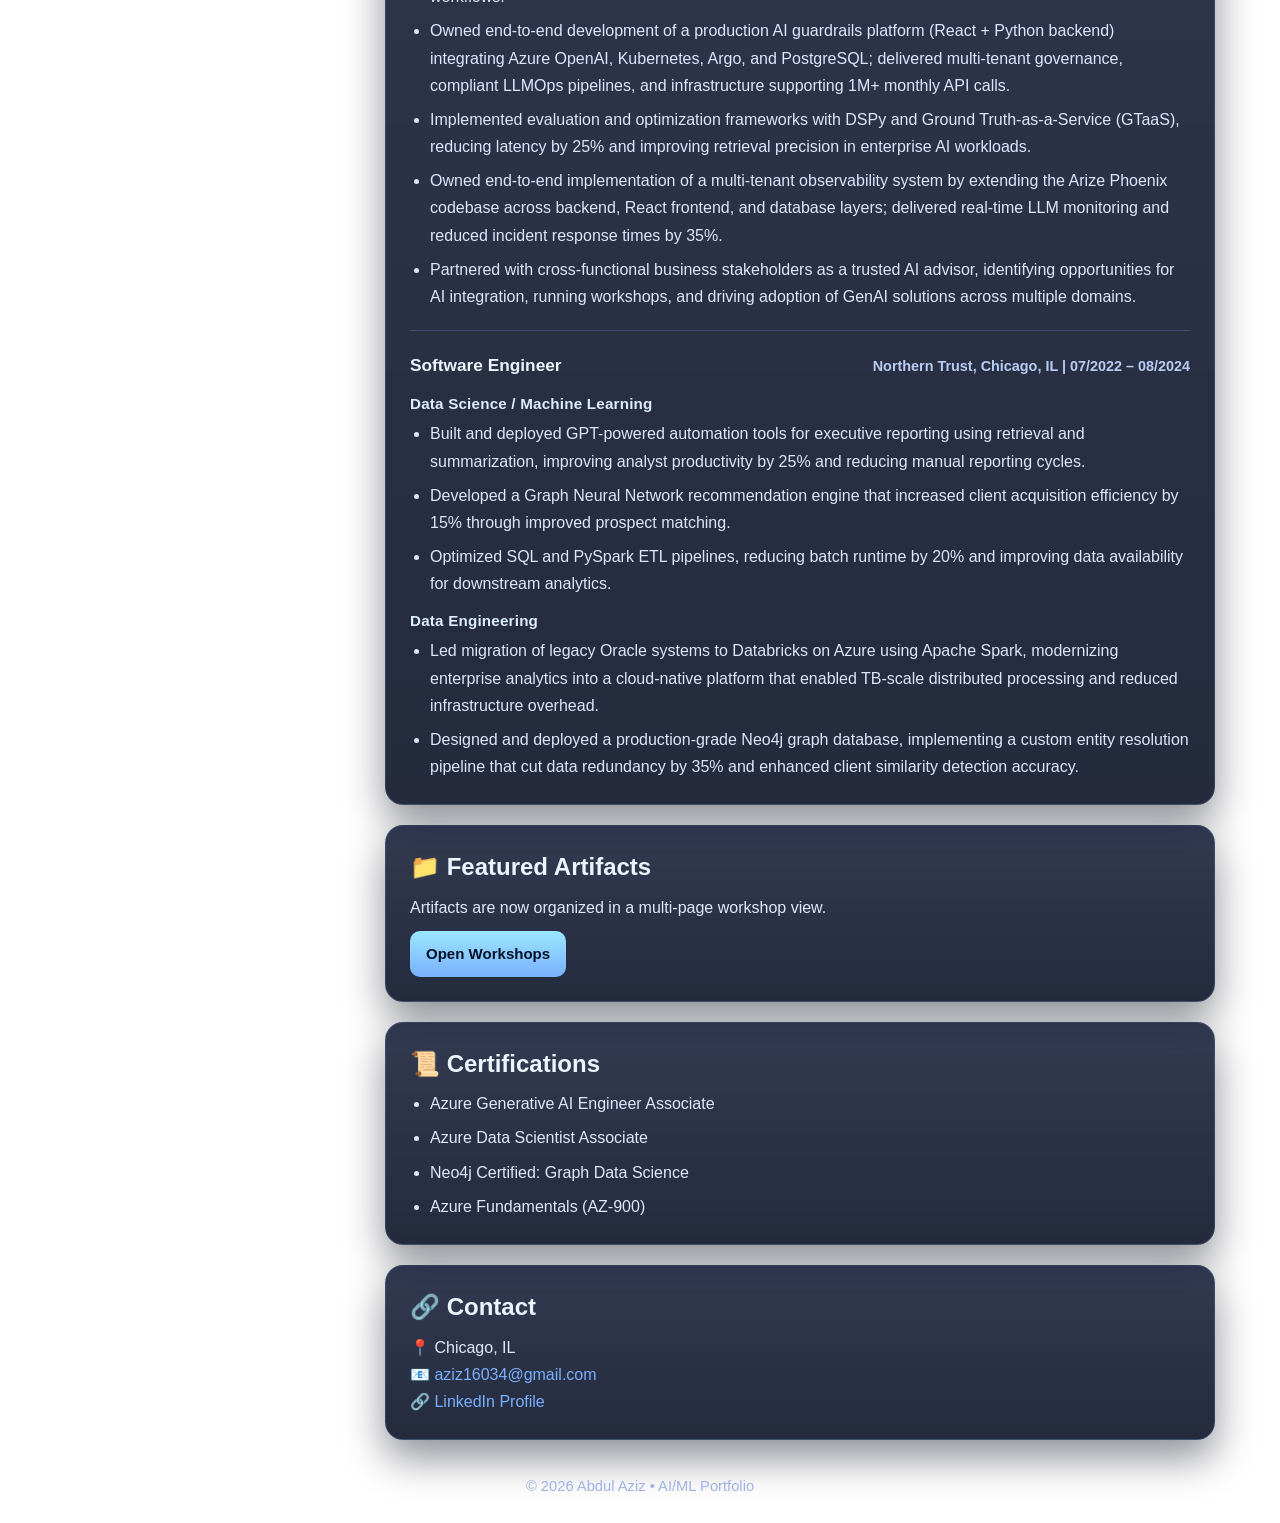
==== commit 7ecfbf76: "updated portfiolio" ====
--- a/index.html
+++ b/index.html
@@ -56,25 +56,107 @@
         </section>
 
         <section id="skills" class="card section">
-          <h2>🛠 Core Skills</h2>
-          <p><strong>AI/ML & NLP:</strong> PyTorch, TensorFlow, HuggingFace, DSPy, LangChain, LlamaIndex</p>
-          <p><strong>Cloud & Data:</strong> Azure, AWS, Databricks, Spark, Neo4j, MLflow, AKS</p>
-          <p><strong>MLOps & Automation:</strong> Argo, GitHub Actions, Docker, Kubernetes, Terraform</p>
-          <p><strong>Programming:</strong> Python, SQL, R, Bash, Java</p>
+          <h2>🛠 Technical Proficiency</h2>
+          <div class="proficiency-grid">
+            <div class="proficiency-card">
+              <h3>Programming Languages</h3>
+              <p>Python, Java, Bash Scripting, R, Ruby, SQL</p>
+            </div>
+            <div class="proficiency-card">
+              <h3>Machine Learning & AI</h3>
+              <p>TensorFlow, PyTorch, Scikit-learn, XGBoost, LightGBM, Keras, Hugging Face Transformers</p>
+            </div>
+            <div class="proficiency-card">
+              <h3>NLP</h3>
+              <p>SpaCy, NLTK, GPT-3, BERT, OpenAI API, Transformers, LLaMA</p>
+            </div>
+            <div class="proficiency-card">
+              <h3>Generative AI & RAG</h3>
+              <p>LangChain, LlamaIndex, GPT-4, Diffusion Models, VAE, GANs</p>
+            </div>
+            <div class="proficiency-card">
+              <h3>Data Engineering & ETL</h3>
+              <p>PySpark, Kafka, Databricks, MLflow</p>
+            </div>
+            <div class="proficiency-card">
+              <h3>Cloud Platforms</h3>
+              <p>AWS, Microsoft Azure (Azure ML Certified), Google Cloud Platform (Vertex AI), Kubernetes, Docker</p>
+            </div>
+            <div class="proficiency-card">
+              <h3>Data Visualization</h3>
+              <p>Tableau, Plotly, Matplotlib, Seaborn, Power BI</p>
+            </div>
+            <div class="proficiency-card">
+              <h3>Databases</h3>
+              <p>SQL, MongoDB, Cassandra, Neo4j, PostgreSQL, MySQL, Redis, Elasticsearch, Azure Search</p>
+            </div>
+            <div class="proficiency-card">
+              <h3>Frontend & Backend</h3>
+              <p>Django, Flask, HTML, CSS, JavaScript, React, Bootstrap, WordPress</p>
+            </div>
+            <div class="proficiency-card">
+              <h3>Version Control & Collaboration</h3>
+              <p>GitHub, GitLab, Jira, Confluence, SharePoint</p>
+            </div>
+            <div class="proficiency-card">
+              <h3>Automation & Scripting</h3>
+              <p>Bash Scripting/Linux, CloudFormation, Terraform</p>
+            </div>
+            <div class="proficiency-card">
+              <h3>MLOps & CI/CD</h3>
+              <p>MLflow, GitHub Actions</p>
+            </div>
+          </div>
         </section>
 
         <section id="experience" class="card section">
-          <h2>💼 Experience Highlights</h2>
-          <ul>
-            <li><strong>Senior Analyst, Software/AI Engineer — Northern Trust</strong>  
-              - Built RAG & GenAI pipelines improving accuracy by 30% and scaling to 1M+ API calls/month.  
-              - Designed compliant LLMOps pipelines with Azure & Argo for enterprise workloads.  
-              - Enabled real-time observability with Arize Phoenix, reducing response cycles by 35%.</li>
-            <li><strong>Associate Software Engineer — Northern Trust</strong>  
-              - Delivered GPT-powered automation for reporting, boosting analyst productivity by 25%.  
-              - Migrated legacy systems to Databricks and Spark for scalable analytics.  
-              - Built graph-based recommendation engine, improving client acquisition efficiency by 15%.</li>
-          </ul>
+          <h2>💼 Professional Experience</h2>
+
+          <article class="experience-item">
+            <div class="experience-head">
+              <h3>Sr. AI Engineer</h3>
+              <span class="experience-meta">Northern Trust, Chicago, IL | 10/2025 – Present</span>
+            </div>
+            <ul class="experience-points">
+              <li>Architect enterprise-grade GenAI systems by defining secure system design, guardrails, PII-safe pipelines, and model-risk governance for internal AI applications across the bank.</li>
+              <li>Lead the development of a multi-agent framework (speech agents, orchestration agents, and reasoning agents) that automates daily employee workflows and enhances operational productivity.</li>
+              <li>Mentor junior engineers on agent design, ground-truth pipelines, model validation, and Liquibase database migrations, ensuring high-quality engineering practices across the team.</li>
+              <li>Implement enterprise AI observability and model inventory tools, enabling model lineage tracking, drift detection, performance monitoring, and compliance reporting for all GenAI workloads.</li>
+              <li>Build and deploy production APIs and containerized microservices (Python/Node.js, Docker, Kubernetes, Azure AKS) to support secure, scalable retrieval workflows and agent integrations.</li>
+            </ul>
+          </article>
+
+          <article class="experience-item">
+            <div class="experience-head">
+              <h3>Senior Analyst, Software/AI Engineer</h3>
+              <span class="experience-meta">Northern Trust, Chicago, IL | 08/2024 – 10/2025</span>
+            </div>
+            <ul class="experience-points">
+              <li>Delivered enterprise-grade RAG and multi-agent GenAI pipelines using LangChain, Neo4j, and Hugging Face, increasing response accuracy by 30% and providing explainable AI insights for business-critical workflows.</li>
+              <li>Owned end-to-end development of a production AI guardrails platform (React + Python backend) integrating Azure OpenAI, Kubernetes, Argo, and PostgreSQL; delivered multi-tenant governance, compliant LLMOps pipelines, and infrastructure supporting 1M+ monthly API calls.</li>
+              <li>Implemented evaluation and optimization frameworks with DSPy and Ground Truth-as-a-Service (GTaaS), reducing latency by 25% and improving retrieval precision in enterprise AI workloads.</li>
+              <li>Owned end-to-end implementation of a multi-tenant observability system by extending the Arize Phoenix codebase across backend, React frontend, and database layers; delivered real-time LLM monitoring and reduced incident response times by 35%.</li>
+              <li>Partnered with cross-functional business stakeholders as a trusted AI advisor, identifying opportunities for AI integration, running workshops, and driving adoption of GenAI solutions across multiple domains.</li>
+            </ul>
+          </article>
+
+          <article class="experience-item">
+            <div class="experience-head">
+              <h3>Software Engineer</h3>
+              <span class="experience-meta">Northern Trust, Chicago, IL | 07/2022 – 08/2024</span>
+            </div>
+            <h4>Data Science / Machine Learning</h4>
+            <ul class="experience-points">
+              <li>Built and deployed GPT-powered automation tools for executive reporting using retrieval and summarization, improving analyst productivity by 25% and reducing manual reporting cycles.</li>
+              <li>Developed a Graph Neural Network recommendation engine that increased client acquisition efficiency by 15% through improved prospect matching.</li>
+              <li>Optimized SQL and PySpark ETL pipelines, reducing batch runtime by 20% and improving data availability for downstream analytics.</li>
+            </ul>
+            <h4>Data Engineering</h4>
+            <ul class="experience-points">
+              <li>Led migration of legacy Oracle systems to Databricks on Azure using Apache Spark, modernizing enterprise analytics into a cloud-native platform that enabled TB-scale distributed processing and reduced infrastructure overhead.</li>
+              <li>Designed and deployed a production-grade Neo4j graph database, implementing a custom entity resolution pipeline that cut data redundancy by 35% and enhanced client similarity detection accuracy.</li>
+            </ul>
+          </article>
         </section>
 
         <section id="projects" class="card section">
--- a/styles.css
+++ b/styles.css
@@ -115,10 +115,12 @@
   border-radius: 18px;
   padding: 24px;
   box-shadow: var(--shadow);
+  transition: border-color 0.2s ease, transform 0.18s ease;
 }
 
 .card:hover {
   border-color: rgba(155, 231, 255, 0.38);
+  transform: translateY(-2px);
 }
 
 .hero h1 {
@@ -217,6 +219,72 @@
   margin-top: 7px;
 }
 
+.proficiency-grid {
+  display: grid;
+  grid-template-columns: repeat(auto-fit, minmax(250px, 1fr));
+  gap: 12px;
+}
+
+.proficiency-card {
+  border: 1px solid rgba(122, 176, 255, 0.22);
+  border-radius: 14px;
+  padding: 14px 14px 12px;
+  background: rgba(122, 176, 255, 0.07);
+}
+
+.proficiency-card h3 {
+  margin-bottom: 4px;
+  font-size: 0.97rem;
+  color: #eff5ff;
+}
+
+.proficiency-card p {
+  font-size: 0.92rem;
+  color: #d5e3ff;
+  line-height: 1.6;
+}
+
+.experience-item + .experience-item {
+  margin-top: 20px;
+  padding-top: 20px;
+  border-top: 1px solid rgba(122, 176, 255, 0.22);
+}
+
+.experience-head {
+  display: flex;
+  gap: 10px;
+  flex-wrap: wrap;
+  align-items: baseline;
+  justify-content: space-between;
+  margin-bottom: 10px;
+}
+
+.experience-head h3 {
+  margin-bottom: 0;
+}
+
+.experience-meta {
+  color: #b9ccf3;
+  font-size: 0.9rem;
+  font-weight: 550;
+}
+
+.experience-item h4 {
+  margin-top: 10px;
+  margin-bottom: 4px;
+  color: #dcedff;
+  font-size: 0.95rem;
+  letter-spacing: 0.2px;
+}
+
+.experience-points {
+  padding-left: 20px;
+}
+
+.experience-points li {
+  color: #dbe7ff;
+}
+
 .tabs {
   display: flex;
   gap: 10px;
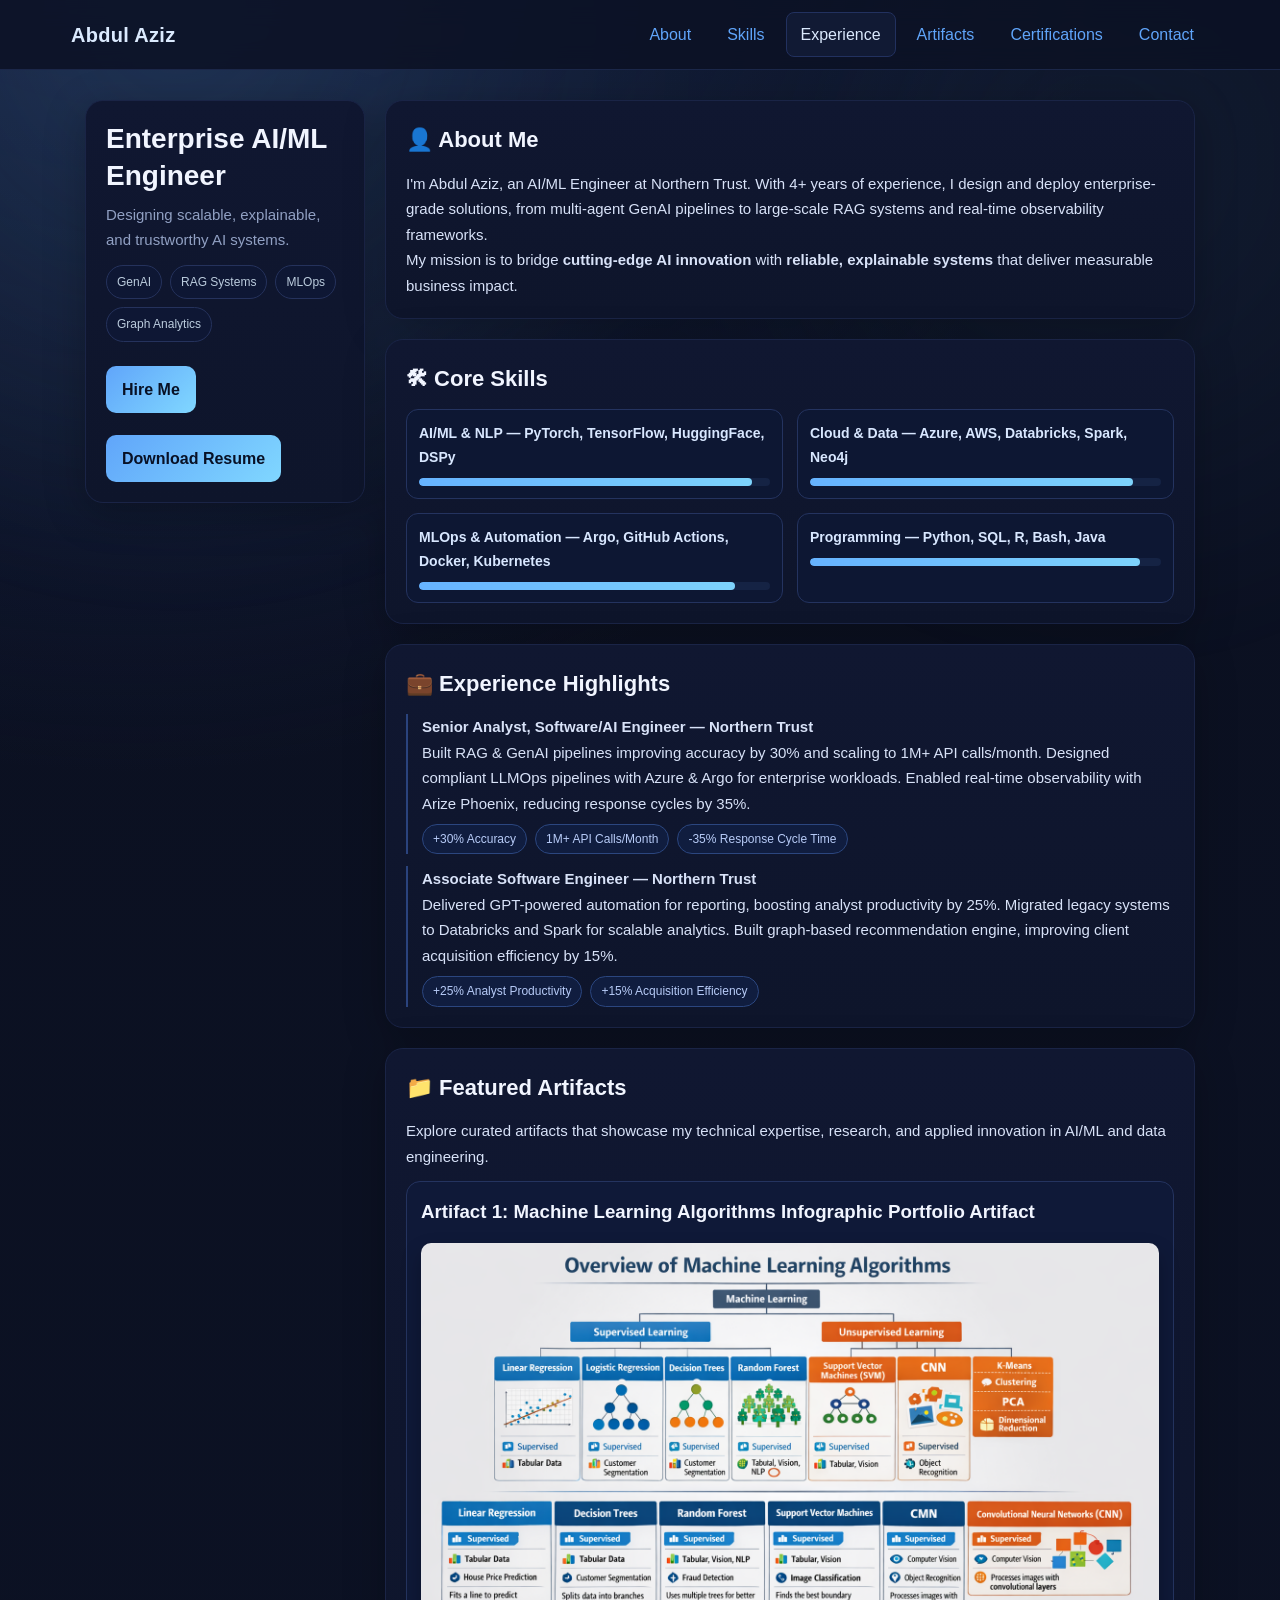
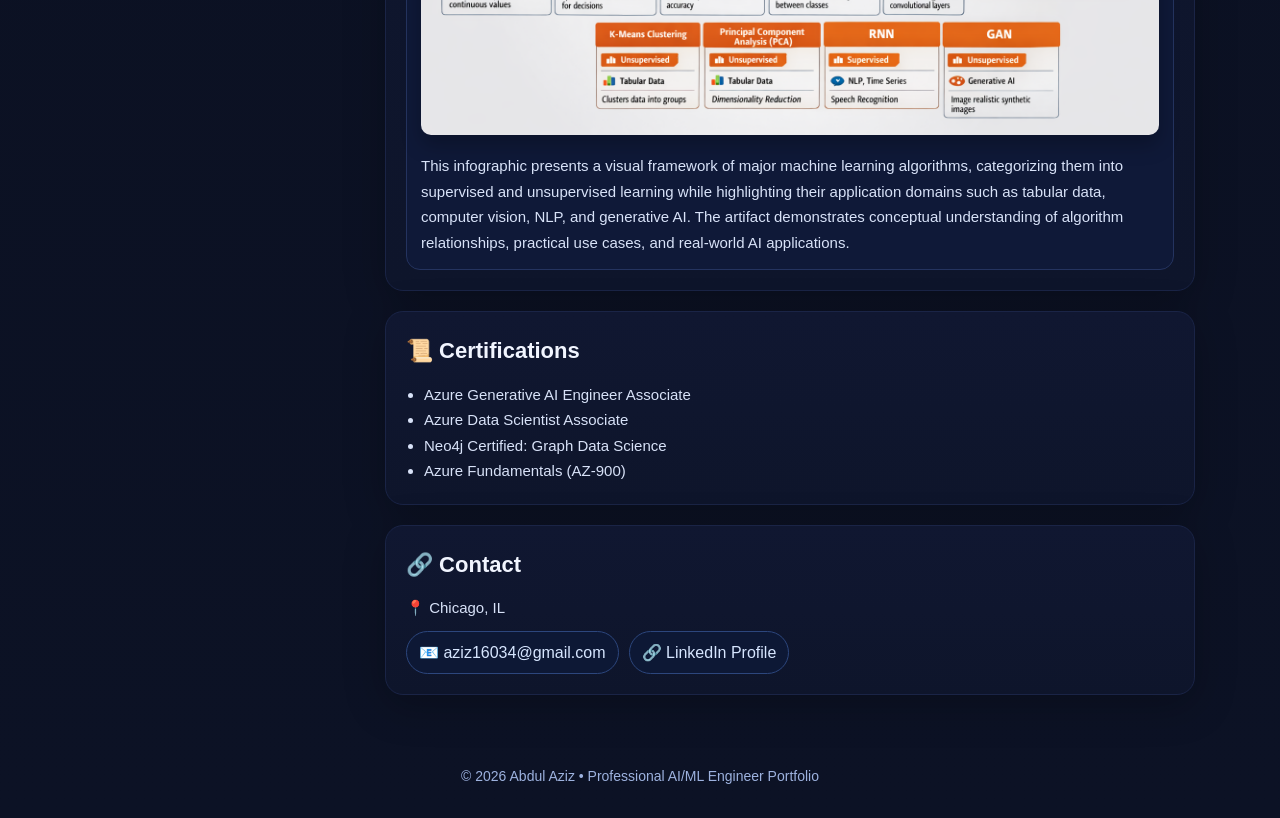
==== commit 3fe4e19b: "Redesign portfolio with interactive animations and polished layout" ====
--- a/index.html
+++ b/index.html
@@ -8,10 +8,301 @@
   <meta property="og:title" content="Abdul Aziz • AI/ML Engineer Portfolio" />
   <meta property="og:description" content="Senior AI/ML Engineer delivering scalable GenAI pipelines, enterprise RAG systems, and MLOps workflows for Fortune 500 companies." />
   <meta property="og:type" content="website" />
-  <link rel="stylesheet" href="styles.css" />
+  <style>
+    :root {
+      --bg: #0b1020;
+      --panel: #101731;
+      --muted: #91a0c3;
+      --text: #f1f5ff;
+      --brand: #60a5fa;
+      --highlight: #7dd3fc;
+      --ring: rgba(96,165,250,.35);
+      --line: #1a2446;
+    }
+
+    * { box-sizing: border-box; margin:0; padding:0; }
+
+    html, body {
+      background: radial-gradient(circle at 10% -10%, #162349 0%, transparent 35%), linear-gradient(180deg,#0b1020,#0c1225);
+      color: var(--text);
+      font-family: 'Segoe UI', Roboto, Helvetica, Arial, sans-serif;
+      font-size: 16px;
+      line-height: 1.7;
+      scroll-behavior: smooth;
+      overflow-x: hidden;
+    }
+
+    body::before {
+      content: "";
+      position: fixed;
+      inset: -30% -10%;
+      background: radial-gradient(circle at 20% 20%, rgba(125,211,252,.12), transparent 35%), radial-gradient(circle at 80% 30%, rgba(96,165,250,.08), transparent 32%);
+      filter: blur(30px);
+      animation: floatAura 14s ease-in-out infinite;
+      pointer-events: none;
+      z-index: 0;
+    }
+
+    @keyframes floatAura {
+      0%, 100% { transform: translateY(0); }
+      50% { transform: translateY(24px); }
+    }
+
+    a { color: var(--brand); text-decoration: none; }
+    a:hover { color: var(--highlight); }
+
+    .wrap { max-width: 1150px; margin: 0 auto; padding: 20px; position: relative; z-index: 1; }
+
+    .nav {
+      position: sticky;
+      top:0;
+      z-index:50;
+      background: rgba(12,18,37,0.88);
+      backdrop-filter: blur(12px);
+      border-bottom: 1px solid #1b2749;
+    }
+
+    .nav-inner {
+      display: flex;
+      justify-content: space-between;
+      align-items: center;
+      gap: 14px;
+      flex-wrap: wrap;
+      padding: 12px 6px;
+    }
+
+    .brand {
+      font-size: 20px;
+      font-weight: 700;
+      letter-spacing: .3px;
+      color: #dbeafe;
+    }
+
+    .nav nav { display: flex; flex-wrap: wrap; gap: 6px; }
+
+    .nav a {
+      padding: 8px 14px;
+      font-weight: 500;
+      transition: all .22s ease;
+      border-radius: 8px;
+      border: 1px solid transparent;
+    }
+
+    .nav a:hover,
+    .nav a.active {
+      background: #111a34;
+      border-color: #22315f;
+      color: #dbeafe;
+    }
+
+    .grid { display:grid; grid-template-columns:280px 1fr; gap:20px; }
+    @media(max-width:980px){ .grid { grid-template-columns:1fr; } }
+
+    .card {
+      background: linear-gradient(180deg,#101731,#0e152b);
+      border: 1px solid var(--line);
+      border-radius: 18px;
+      padding: 20px;
+      box-shadow: 0 10px 40px rgba(0,0,0,.25);
+      transition: transform .22s ease, border-color .22s ease;
+    }
+
+    .card:hover { transform: translateY(-3px); border-color: #284082; }
+
+    .hero h1 {
+      font-size: 28px;
+      font-weight: 700;
+      line-height: 1.3;
+      margin-bottom: 8px;
+    }
+
+    .hero p { font-size: 15px; color: var(--muted); }
+
+    .chips { display:flex; flex-wrap:wrap; gap:8px; margin-top:12px; }
+
+    .chip {
+      font-size:12px;
+      padding:6px 10px;
+      border-radius:20px;
+      border:1px solid #25325c;
+      background:#0e1734;
+      color:#bcd;
+    }
+
+    .btn {
+      display:inline-flex;
+      align-items:center;
+      justify-content:center;
+      padding:10px 16px;
+      margin-top:12px;
+      border-radius:10px;
+      font-weight:600;
+      background: linear-gradient(135deg, var(--brand), #80d7ff);
+      color:#081126;
+      transition: transform .2s ease, box-shadow .2s ease;
+    }
+
+    .btn:hover { transform: translateY(-2px); box-shadow: 0 8px 20px rgba(96,165,250,.35); color:#081126; }
+
+    h2 { font-size: 22px; margin-bottom: 12px; font-weight: 600; }
+
+    .section p, .section li { font-size: 15px; color: #d8e2f8; }
+
+    .reveal {
+      opacity: 0;
+      transform: translateY(20px);
+      transition: opacity .6s ease, transform .6s ease;
+    }
+
+    .reveal.in-view { opacity: 1; transform: translateY(0); }
+
+    .skill-grid {
+      display: grid;
+      grid-template-columns: 1fr 1fr;
+      gap: 14px;
+      margin-top: 12px;
+    }
+
+    @media (max-width: 760px) {
+      .skill-grid { grid-template-columns: 1fr; }
+    }
+
+    .skill-item {
+      border: 1px solid #24335f;
+      border-radius: 12px;
+      padding: 12px;
+      background: #0d1733;
+    }
+
+    .skill-item h3 { font-size: 14px; margin-bottom: 8px; color: #d8e7ff; }
+
+    .meter {
+      height: 8px;
+      border-radius: 999px;
+      background: #152344;
+      overflow: hidden;
+      margin-top: 4px;
+    }
+
+    .meter > span {
+      display: block;
+      height: 100%;
+      width: 0;
+      border-radius: 999px;
+      background: linear-gradient(90deg, #66b3ff, #7dd3fc);
+      transition: width 1s ease;
+    }
+
+    .timeline { display: grid; gap: 12px; margin-top: 8px; }
+
+    .timeline-item {
+      border-left: 2px solid #2a437d;
+      padding-left: 14px;
+    }
+
+    .metrics {
+      display: flex;
+      flex-wrap: wrap;
+      gap: 8px;
+      margin-top: 8px;
+    }
+
+    .metric {
+      border: 1px solid #2b467f;
+      border-radius: 999px;
+      padding: 4px 10px;
+      font-size: 12px;
+      color: #b7cbf7;
+      background: #101d3f;
+    }
+
+    .artifact {
+      margin-top: 12px;
+      border: 1px solid #24335f;
+      border-radius: 14px;
+      padding: 14px;
+      background: #0f1938;
+    }
+
+    .artifact img {
+      width:100%;
+      max-width:800px;
+      margin-top:15px;
+      border-radius:10px;
+      box-shadow:0 10px 20px rgba(0,0,0,0.25);
+      cursor: zoom-in;
+      transition: transform .2s ease;
+    }
+
+    .artifact img:hover { transform: scale(1.01); }
+
+    .contact-links {
+      display: flex;
+      gap: 10px;
+      flex-wrap: wrap;
+      margin-top: 10px;
+    }
+
+    .contact-pill {
+      display: inline-flex;
+      align-items: center;
+      gap: 8px;
+      border: 1px solid #2c467d;
+      padding: 7px 12px;
+      border-radius: 999px;
+      color: #d7e6ff;
+      background: #0d1835;
+    }
+
+    .to-top {
+      position: fixed;
+      right: 20px;
+      bottom: 20px;
+      border: 1px solid #365293;
+      background: rgba(18, 31, 66, 0.95);
+      color: #dbeafe;
+      border-radius: 10px;
+      padding: 10px 12px;
+      cursor: pointer;
+      opacity: 0;
+      pointer-events: none;
+      transform: translateY(12px);
+      transition: all .25s ease;
+      z-index: 20;
+    }
+
+    .to-top.show { opacity: 1; pointer-events: auto; transform: translateY(0); }
+
+    .lightbox {
+      position: fixed;
+      inset: 0;
+      background: rgba(4,8,18,0.88);
+      display: none;
+      align-items: center;
+      justify-content: center;
+      padding: 20px;
+      z-index: 90;
+    }
+
+    .lightbox.open { display: flex; }
+
+    .lightbox img {
+      max-width: min(1100px, 95vw);
+      max-height: 90vh;
+      border-radius: 12px;
+      border: 1px solid #29417a;
+    }
+
+    footer {
+      padding: 30px 12px;
+      text-align: center;
+      color: #9db2df;
+      font-size: 14px;
+      margin-top: 20px;
+    }
+  </style>
 </head>
 <body>
-  <!-- Navigation -->
   <div class="nav">
     <div class="wrap nav-inner">
       <div class="brand">Abdul Aziz</div>
@@ -19,18 +310,16 @@
         <a href="#about">About</a>
         <a href="#skills">Skills</a>
         <a href="#experience">Experience</a>
-        <a href="workshop.html">Workshops</a>
+        <a href="#projects">Artifacts</a>
         <a href="#certs">Certifications</a>
         <a href="#contact">Contact</a>
       </nav>
     </div>
   </div>
 
-  <!-- Content -->
-  <div class="wrap top-space">
+  <div class="wrap" style="margin-top:10px">
     <div class="grid">
-      <!-- Sidebar -->
-      <aside class="side">
+      <aside class="side reveal">
         <div class="card hero">
           <h1>Enterprise AI/ML Engineer</h1>
           <p>Designing scalable, explainable, and trustworthy AI systems.</p>
@@ -40,134 +329,85 @@
             <span class="chip">MLOps</span>
             <span class="chip">Graph Analytics</span>
           </div>
-          <div class="actions">
+          <div style="display:flex;gap:10px;margin-top:12px;flex-wrap:wrap">
             <a class="btn" href="#contact">Hire Me</a>
-            <a class="btn secondary" href="Abdul.Aziz_Resume (5).pdf" target="_blank">Download Resume</a>
+            <a class="btn" href="Abdul.Aziz_Resume (5).pdf" target="_blank" rel="noopener noreferrer">Download Resume</a>
           </div>
         </div>
       </aside>
 
-      <!-- Main -->
-      <main class="stack">
-        <section id="about" class="card section">
+      <main style="display:flex;flex-direction:column;gap:20px">
+        <section id="about" class="card section reveal">
           <h2>👤 About Me</h2>
-          <p>I'm Abdul Aziz, a Senior AI/ML Engineer at Northern Trust. With 4+ years of experience, I design and deploy enterprise-grade solutions, from multi-agent GenAI pipelines to large-scale RAG systems and real-time observability frameworks.</p>
+          <p>I'm Abdul Aziz, an AI/ML Engineer at Northern Trust. With 4+ years of experience, I design and deploy enterprise-grade solutions, from multi-agent GenAI pipelines to large-scale RAG systems and real-time observability frameworks.</p>
           <p>My mission is to bridge <strong>cutting-edge AI innovation</strong> with <strong>reliable, explainable systems</strong> that deliver measurable business impact.</p>
         </section>
 
-        <section id="skills" class="card section">
-          <h2>🛠 Technical Proficiency</h2>
-          <div class="proficiency-grid">
-            <div class="proficiency-card">
-              <h3>Programming Languages</h3>
-              <p>Python, Java, Bash Scripting, R, Ruby, SQL</p>
+        <section id="skills" class="card section reveal">
+          <h2>🛠 Core Skills</h2>
+          <div class="skill-grid">
+            <div class="skill-item">
+              <h3>AI/ML & NLP — PyTorch, TensorFlow, HuggingFace, DSPy</h3>
+              <div class="meter"><span data-level="95"></span></div>
             </div>
-            <div class="proficiency-card">
-              <h3>Machine Learning & AI</h3>
-              <p>TensorFlow, PyTorch, Scikit-learn, XGBoost, LightGBM, Keras, Hugging Face Transformers</p>
+            <div class="skill-item">
+              <h3>Cloud & Data — Azure, AWS, Databricks, Spark, Neo4j</h3>
+              <div class="meter"><span data-level="92"></span></div>
             </div>
-            <div class="proficiency-card">
-              <h3>NLP</h3>
-              <p>SpaCy, NLTK, GPT-3, BERT, OpenAI API, Transformers, LLaMA</p>
+            <div class="skill-item">
+              <h3>MLOps & Automation — Argo, GitHub Actions, Docker, Kubernetes</h3>
+              <div class="meter"><span data-level="90"></span></div>
             </div>
-            <div class="proficiency-card">
-              <h3>Generative AI & RAG</h3>
-              <p>LangChain, LlamaIndex, GPT-4, Diffusion Models, VAE, GANs</p>
-            </div>
-            <div class="proficiency-card">
-              <h3>Data Engineering & ETL</h3>
-              <p>PySpark, Kafka, Databricks, MLflow</p>
-            </div>
-            <div class="proficiency-card">
-              <h3>Cloud Platforms</h3>
-              <p>AWS, Microsoft Azure (Azure ML Certified), Google Cloud Platform (Vertex AI), Kubernetes, Docker</p>
-            </div>
-            <div class="proficiency-card">
-              <h3>Data Visualization</h3>
-              <p>Tableau, Plotly, Matplotlib, Seaborn, Power BI</p>
-            </div>
-            <div class="proficiency-card">
-              <h3>Databases</h3>
-              <p>SQL, MongoDB, Cassandra, Neo4j, PostgreSQL, MySQL, Redis, Elasticsearch, Azure Search</p>
-            </div>
-            <div class="proficiency-card">
-              <h3>Frontend & Backend</h3>
-              <p>Django, Flask, HTML, CSS, JavaScript, React, Bootstrap, WordPress</p>
-            </div>
-            <div class="proficiency-card">
-              <h3>Version Control & Collaboration</h3>
-              <p>GitHub, GitLab, Jira, Confluence, SharePoint</p>
-            </div>
-            <div class="proficiency-card">
-              <h3>Automation & Scripting</h3>
-              <p>Bash Scripting/Linux, CloudFormation, Terraform</p>
-            </div>
-            <div class="proficiency-card">
-              <h3>MLOps & CI/CD</h3>
-              <p>MLflow, GitHub Actions</p>
+            <div class="skill-item">
+              <h3>Programming — Python, SQL, R, Bash, Java</h3>
+              <div class="meter"><span data-level="94"></span></div>
             </div>
           </div>
         </section>
 
-        <section id="experience" class="card section">
-          <h2>💼 Professional Experience</h2>
-
-          <article class="experience-item">
-            <div class="experience-head">
-              <h3>Sr. AI Engineer</h3>
-              <span class="experience-meta">Northern Trust, Chicago, IL | 10/2025 – Present</span>
+        <section id="experience" class="card section reveal">
+          <h2>💼 Experience Highlights</h2>
+          <div class="timeline">
+            <div class="timeline-item">
+              <p><strong>Senior Analyst, Software/AI Engineer — Northern Trust</strong></p>
+              <p>Built RAG & GenAI pipelines improving accuracy by 30% and scaling to 1M+ API calls/month. Designed compliant LLMOps pipelines with Azure & Argo for enterprise workloads. Enabled real-time observability with Arize Phoenix, reducing response cycles by 35%.</p>
+              <div class="metrics">
+                <span class="metric">+30% Accuracy</span>
+                <span class="metric">1M+ API Calls/Month</span>
+                <span class="metric">-35% Response Cycle Time</span>
+              </div>
             </div>
-            <ul class="experience-points">
-              <li>Architect enterprise-grade GenAI systems by defining secure system design, guardrails, PII-safe pipelines, and model-risk governance for internal AI applications across the bank.</li>
-              <li>Lead the development of a multi-agent framework (speech agents, orchestration agents, and reasoning agents) that automates daily employee workflows and enhances operational productivity.</li>
-              <li>Mentor junior engineers on agent design, ground-truth pipelines, model validation, and Liquibase database migrations, ensuring high-quality engineering practices across the team.</li>
-              <li>Implement enterprise AI observability and model inventory tools, enabling model lineage tracking, drift detection, performance monitoring, and compliance reporting for all GenAI workloads.</li>
-              <li>Build and deploy production APIs and containerized microservices (Python/Node.js, Docker, Kubernetes, Azure AKS) to support secure, scalable retrieval workflows and agent integrations.</li>
-            </ul>
-          </article>
-
-          <article class="experience-item">
-            <div class="experience-head">
-              <h3>Senior Analyst, Software/AI Engineer</h3>
-              <span class="experience-meta">Northern Trust, Chicago, IL | 08/2024 – 10/2025</span>
+            <div class="timeline-item">
+              <p><strong>Associate Software Engineer — Northern Trust</strong></p>
+              <p>Delivered GPT-powered automation for reporting, boosting analyst productivity by 25%. Migrated legacy systems to Databricks and Spark for scalable analytics. Built graph-based recommendation engine, improving client acquisition efficiency by 15%.</p>
+              <div class="metrics">
+                <span class="metric">+25% Analyst Productivity</span>
+                <span class="metric">+15% Acquisition Efficiency</span>
+              </div>
             </div>
-            <ul class="experience-points">
-              <li>Delivered enterprise-grade RAG and multi-agent GenAI pipelines using LangChain, Neo4j, and Hugging Face, increasing response accuracy by 30% and providing explainable AI insights for business-critical workflows.</li>
-              <li>Owned end-to-end development of a production AI guardrails platform (React + Python backend) integrating Azure OpenAI, Kubernetes, Argo, and PostgreSQL; delivered multi-tenant governance, compliant LLMOps pipelines, and infrastructure supporting 1M+ monthly API calls.</li>
-              <li>Implemented evaluation and optimization frameworks with DSPy and Ground Truth-as-a-Service (GTaaS), reducing latency by 25% and improving retrieval precision in enterprise AI workloads.</li>
-              <li>Owned end-to-end implementation of a multi-tenant observability system by extending the Arize Phoenix codebase across backend, React frontend, and database layers; delivered real-time LLM monitoring and reduced incident response times by 35%.</li>
-              <li>Partnered with cross-functional business stakeholders as a trusted AI advisor, identifying opportunities for AI integration, running workshops, and driving adoption of GenAI solutions across multiple domains.</li>
-            </ul>
-          </article>
-
-          <article class="experience-item">
-            <div class="experience-head">
-              <h3>Software Engineer</h3>
-              <span class="experience-meta">Northern Trust, Chicago, IL | 07/2022 – 08/2024</span>
-            </div>
-            <h4>Data Science / Machine Learning</h4>
-            <ul class="experience-points">
-              <li>Built and deployed GPT-powered automation tools for executive reporting using retrieval and summarization, improving analyst productivity by 25% and reducing manual reporting cycles.</li>
-              <li>Developed a Graph Neural Network recommendation engine that increased client acquisition efficiency by 15% through improved prospect matching.</li>
-              <li>Optimized SQL and PySpark ETL pipelines, reducing batch runtime by 20% and improving data availability for downstream analytics.</li>
-            </ul>
-            <h4>Data Engineering</h4>
-            <ul class="experience-points">
-              <li>Led migration of legacy Oracle systems to Databricks on Azure using Apache Spark, modernizing enterprise analytics into a cloud-native platform that enabled TB-scale distributed processing and reduced infrastructure overhead.</li>
-              <li>Designed and deployed a production-grade Neo4j graph database, implementing a custom entity resolution pipeline that cut data redundancy by 35% and enhanced client similarity detection accuracy.</li>
-            </ul>
-          </article>
+          </div>
         </section>
 
-        <section id="projects" class="card section">
+        <section id="projects" class="card section reveal">
           <h2>📁 Featured Artifacts</h2>
-          <p>Artifacts are now organized in a multi-page workshop view.</p>
-          <p><a class="btn" href="workshop.html">Open Workshops</a></p>
+          <p>Explore curated artifacts that showcase my technical expertise, research, and applied innovation in AI/ML and data engineering.</p>
+
+          <div class="artifact">
+            <h3>Artifact 1: Machine Learning Algorithms Infographic Portfolio Artifact</h3>
+            <img id="artifactImage" src="ChatGPT Image Mar 12, 2026, 05_36_57 PM.png" alt="Machine Learning Algorithms Infographic" />
+            <p style="margin-top:10px;">
+              This infographic presents a visual framework of major machine learning algorithms,
+              categorizing them into supervised and unsupervised learning while highlighting
+              their application domains such as tabular data, computer vision, NLP, and generative AI.
+              The artifact demonstrates conceptual understanding of algorithm relationships,
+              practical use cases, and real-world AI applications.
+            </p>
+          </div>
         </section>
 
-        <section id="certs" class="card section">
+        <section id="certs" class="card section reveal">
           <h2>📜 Certifications</h2>
-          <ul>
+          <ul style="padding-left:18px;">
             <li>Azure Generative AI Engineer Associate</li>
             <li>Azure Data Scientist Associate</li>
             <li>Neo4j Certified: Graph Data Science</li>
@@ -175,19 +415,94 @@
           </ul>
         </section>
 
-        <section id="contact" class="card section">
+        <section id="contact" class="card section reveal">
           <h2>🔗 Contact</h2>
-          <p>📍 Chicago, IL<br>
-             📧 <a href="mailto:aziz16034@gmail.com">aziz16034@gmail.com</a><br>
-             🔗 <a href="https://www.linkedin.com/in/aziz16034" target="_blank">LinkedIn Profile</a></p>
+          <p>📍 Chicago, IL</p>
+          <div class="contact-links">
+            <a class="contact-pill" href="mailto:aziz16034@gmail.com">📧 aziz16034@gmail.com</a>
+            <a class="contact-pill" href="https://www.linkedin.com/in/aziz16034" target="_blank" rel="noopener noreferrer">🔗 LinkedIn Profile</a>
+          </div>
         </section>
       </main>
     </div>
   </div>
 
-  <!-- Footer -->
   <footer>
-    © 2026 Abdul Aziz • AI/ML Portfolio
+    © 2026 Abdul Aziz • Professional AI/ML Engineer Portfolio
   </footer>
+
+  <button class="to-top" id="toTopBtn" aria-label="Back to top">↑ Top</button>
+
+  <div class="lightbox" id="lightbox" aria-hidden="true">
+    <img src="ChatGPT Image Mar 12, 2026, 05_36_57 PM.png" alt="Expanded machine learning infographic" />
+  </div>
+
+  <script>
+    const revealEls = document.querySelectorAll('.reveal');
+    const observer = new IntersectionObserver(entries => {
+      entries.forEach(entry => {
+        if (entry.isIntersecting) {
+          entry.target.classList.add('in-view');
+
+          const meters = entry.target.querySelectorAll('.meter > span[data-level]');
+          meters.forEach(bar => {
+            if (!bar.dataset.animated) {
+              bar.style.width = `${bar.dataset.level}%`;
+              bar.dataset.animated = 'true';
+            }
+          });
+        }
+      });
+    }, { threshold: 0.2 });
+
+    revealEls.forEach(el => observer.observe(el));
+
+    const sections = document.querySelectorAll('main section[id]');
+    const navLinks = document.querySelectorAll('.nav nav a');
+    const linkById = Object.fromEntries([...navLinks].map(a => [a.getAttribute('href').slice(1), a]));
+
+    const navObserver = new IntersectionObserver(entries => {
+      entries.forEach(entry => {
+        if (entry.isIntersecting) {
+          navLinks.forEach(link => link.classList.remove('active'));
+          const activeLink = linkById[entry.target.id];
+          if (activeLink) activeLink.classList.add('active');
+        }
+      });
+    }, { threshold: 0.45 });
+
+    sections.forEach(section => navObserver.observe(section));
+
+    const toTopBtn = document.getElementById('toTopBtn');
+    window.addEventListener('scroll', () => {
+      if (window.scrollY > 500) {
+        toTopBtn.classList.add('show');
+      } else {
+        toTopBtn.classList.remove('show');
+      }
+    });
+
+    toTopBtn.addEventListener('click', () => window.scrollTo({ top: 0, behavior: 'smooth' }));
+
+    const artifactImg = document.getElementById('artifactImage');
+    const lightbox = document.getElementById('lightbox');
+
+    artifactImg.addEventListener('click', () => {
+      lightbox.classList.add('open');
+      lightbox.setAttribute('aria-hidden', 'false');
+    });
+
+    lightbox.addEventListener('click', () => {
+      lightbox.classList.remove('open');
+      lightbox.setAttribute('aria-hidden', 'true');
+    });
+
+    window.addEventListener('keydown', (event) => {
+      if (event.key === 'Escape' && lightbox.classList.contains('open')) {
+        lightbox.classList.remove('open');
+        lightbox.setAttribute('aria-hidden', 'true');
+      }
+    });
+  </script>
 </body>
 </html>
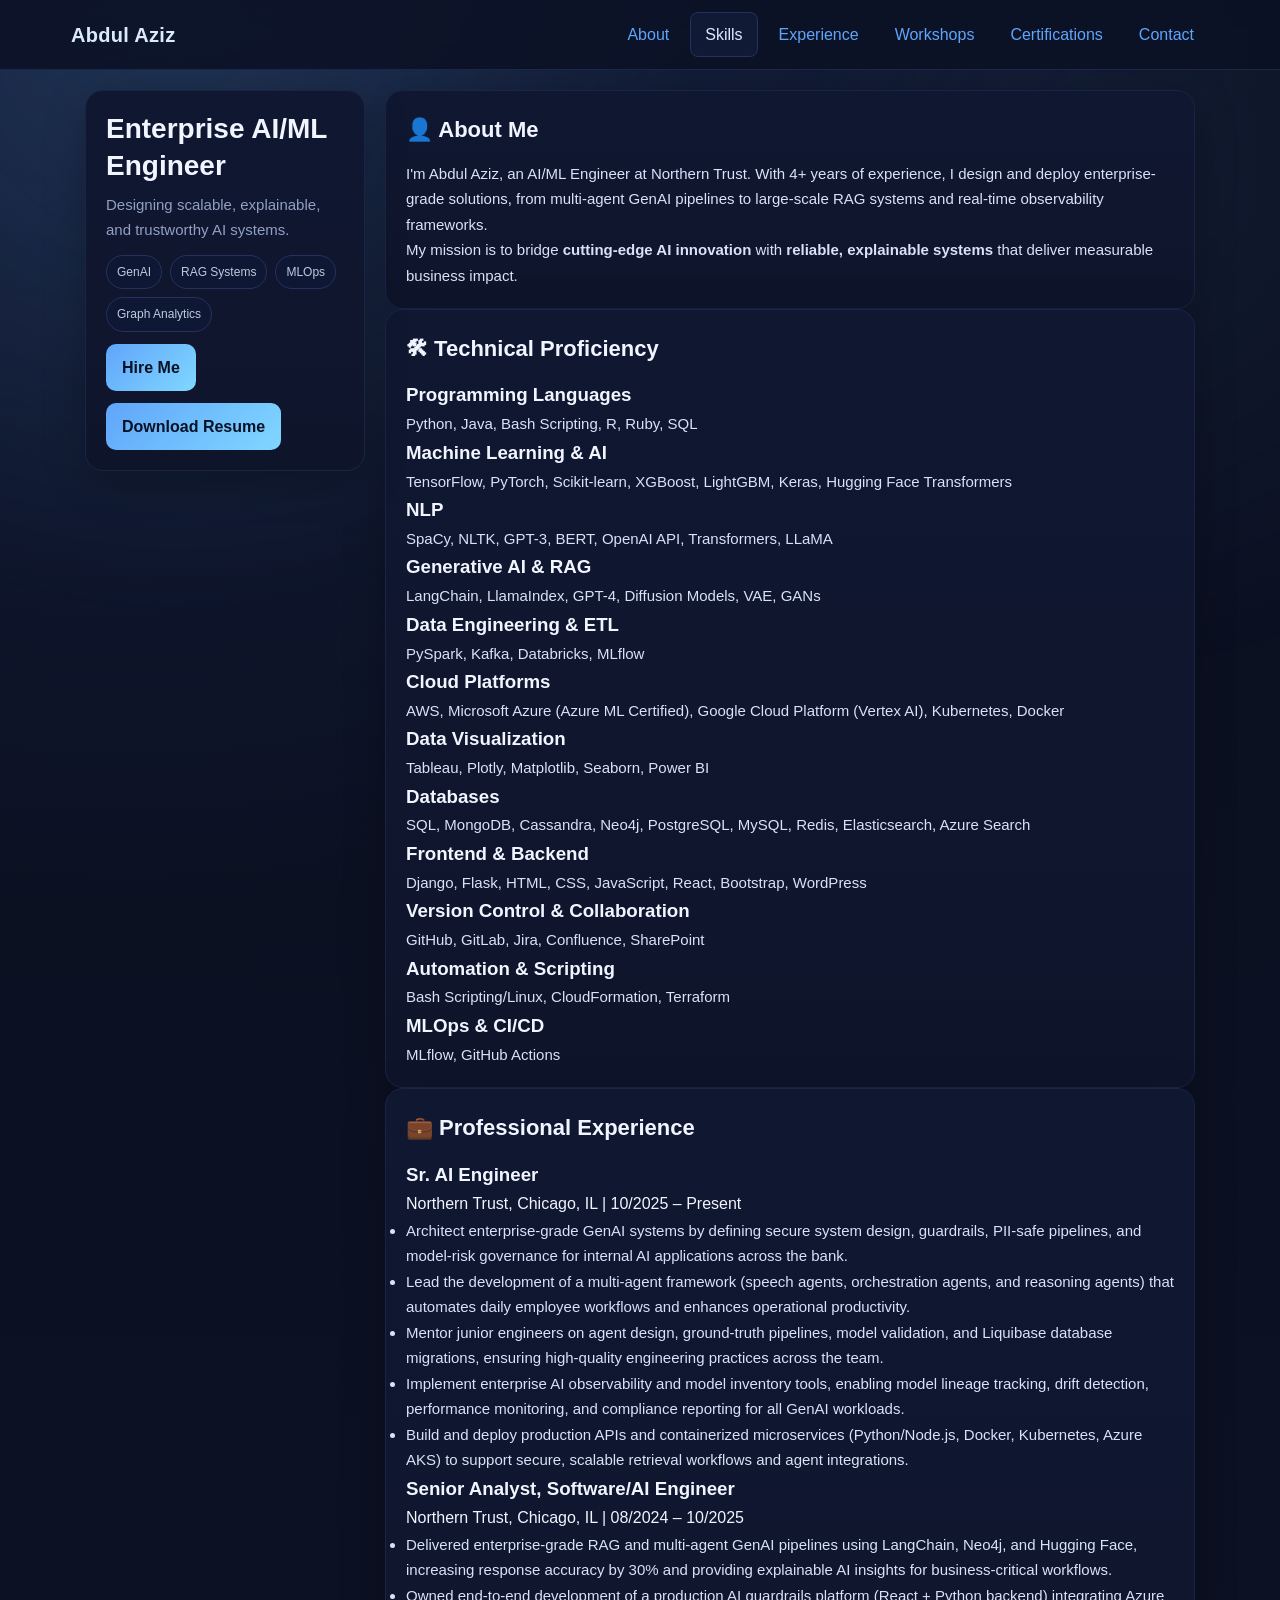
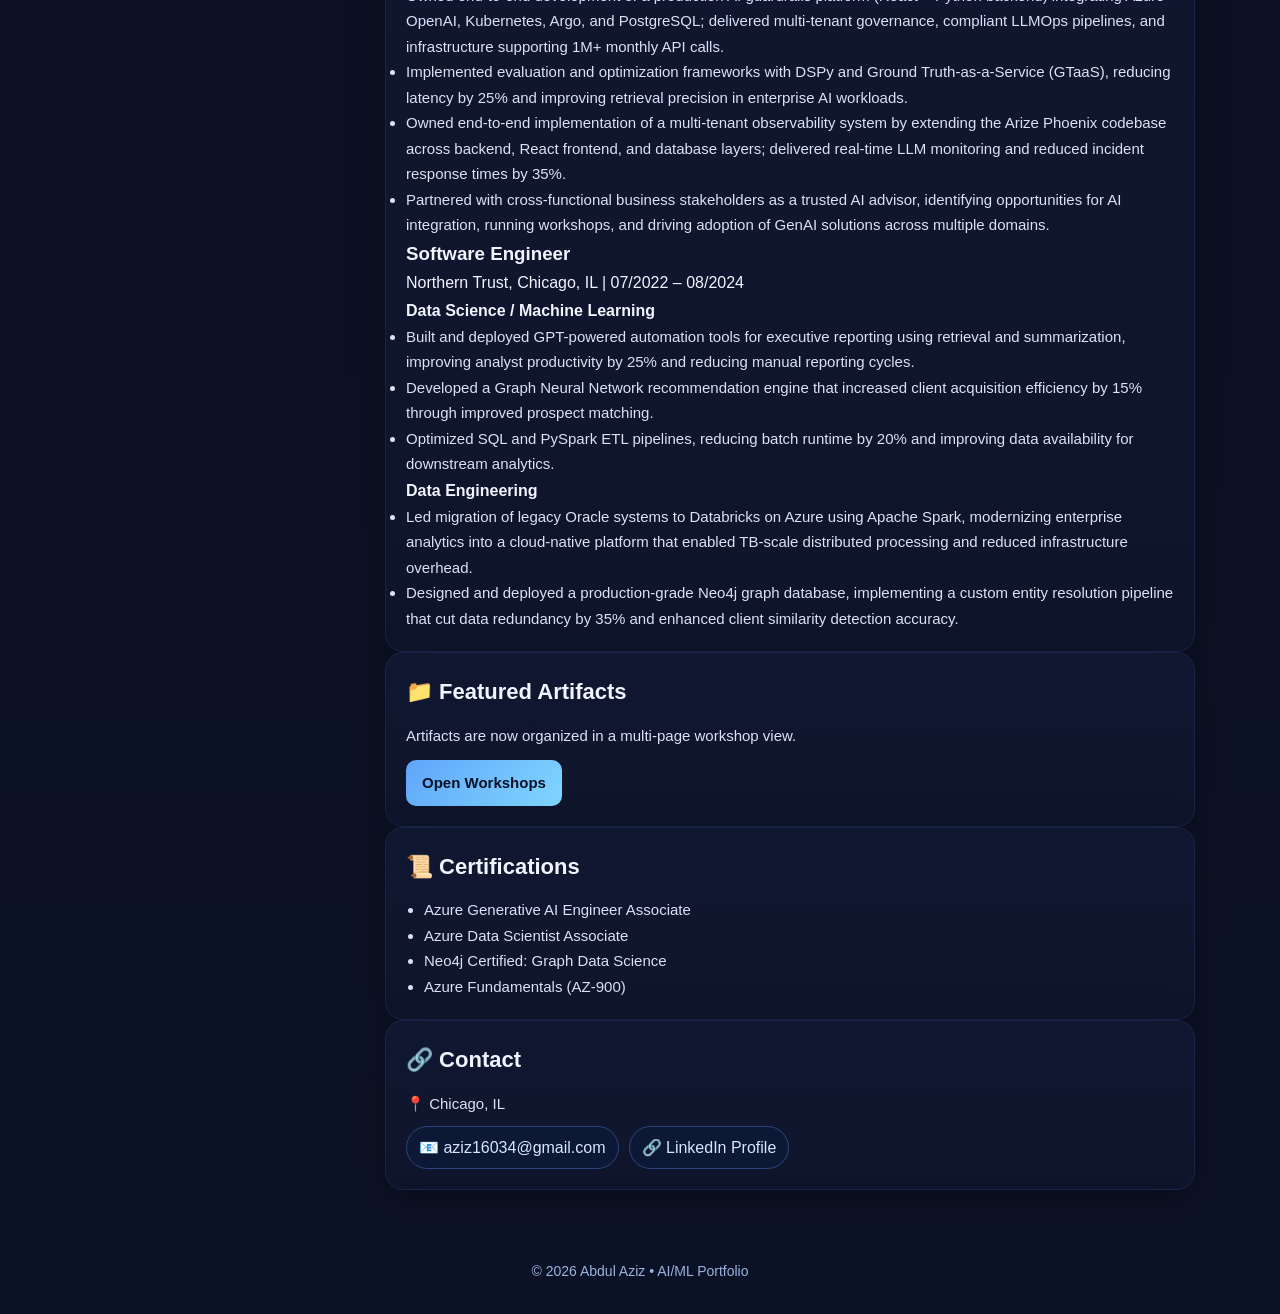
==== commit 45fd5445: "Merge branch 'main' into codex/fix-typo-in-core-skills-section" ====
--- a/index.html
+++ b/index.html
@@ -310,14 +310,15 @@
         <a href="#about">About</a>
         <a href="#skills">Skills</a>
         <a href="#experience">Experience</a>
-        <a href="#projects">Artifacts</a>
+        <a href="workshop.html">Workshops</a>
         <a href="#certs">Certifications</a>
         <a href="#contact">Contact</a>
       </nav>
     </div>
   </div>
 
-  <div class="wrap" style="margin-top:10px">
+  <!-- Content -->
+  <div class="wrap top-space">
     <div class="grid">
       <aside class="side reveal">
         <div class="card hero">
@@ -329,80 +330,129 @@
             <span class="chip">MLOps</span>
             <span class="chip">Graph Analytics</span>
           </div>
-          <div style="display:flex;gap:10px;margin-top:12px;flex-wrap:wrap">
+          <div class="actions">
             <a class="btn" href="#contact">Hire Me</a>
-            <a class="btn" href="Abdul.Aziz_Resume (5).pdf" target="_blank" rel="noopener noreferrer">Download Resume</a>
+            <a class="btn secondary" href="Abdul.Aziz_Resume (5).pdf" target="_blank">Download Resume</a>
           </div>
         </div>
       </aside>
 
-      <main style="display:flex;flex-direction:column;gap:20px">
-        <section id="about" class="card section reveal">
+      <!-- Main -->
+      <main class="stack">
+        <section id="about" class="card section">
           <h2>👤 About Me</h2>
           <p>I'm Abdul Aziz, an AI/ML Engineer at Northern Trust. With 4+ years of experience, I design and deploy enterprise-grade solutions, from multi-agent GenAI pipelines to large-scale RAG systems and real-time observability frameworks.</p>
           <p>My mission is to bridge <strong>cutting-edge AI innovation</strong> with <strong>reliable, explainable systems</strong> that deliver measurable business impact.</p>
         </section>
 
-        <section id="skills" class="card section reveal">
-          <h2>🛠 Core Skills</h2>
-          <div class="skill-grid">
-            <div class="skill-item">
-              <h3>AI/ML & NLP — PyTorch, TensorFlow, HuggingFace, DSPy</h3>
-              <div class="meter"><span data-level="95"></span></div>
-            </div>
-            <div class="skill-item">
-              <h3>Cloud & Data — Azure, AWS, Databricks, Spark, Neo4j</h3>
-              <div class="meter"><span data-level="92"></span></div>
-            </div>
-            <div class="skill-item">
-              <h3>MLOps & Automation — Argo, GitHub Actions, Docker, Kubernetes</h3>
-              <div class="meter"><span data-level="90"></span></div>
-            </div>
-            <div class="skill-item">
-              <h3>Programming — Python, SQL, R, Bash, Java</h3>
-              <div class="meter"><span data-level="94"></span></div>
+        <section id="skills" class="card section">
+          <h2>🛠 Technical Proficiency</h2>
+          <div class="proficiency-grid">
+            <div class="proficiency-card">
+              <h3>Programming Languages</h3>
+              <p>Python, Java, Bash Scripting, R, Ruby, SQL</p>
+            </div>
+            <div class="proficiency-card">
+              <h3>Machine Learning & AI</h3>
+              <p>TensorFlow, PyTorch, Scikit-learn, XGBoost, LightGBM, Keras, Hugging Face Transformers</p>
+            </div>
+            <div class="proficiency-card">
+              <h3>NLP</h3>
+              <p>SpaCy, NLTK, GPT-3, BERT, OpenAI API, Transformers, LLaMA</p>
+            </div>
+            <div class="proficiency-card">
+              <h3>Generative AI & RAG</h3>
+              <p>LangChain, LlamaIndex, GPT-4, Diffusion Models, VAE, GANs</p>
+            </div>
+            <div class="proficiency-card">
+              <h3>Data Engineering & ETL</h3>
+              <p>PySpark, Kafka, Databricks, MLflow</p>
+            </div>
+            <div class="proficiency-card">
+              <h3>Cloud Platforms</h3>
+              <p>AWS, Microsoft Azure (Azure ML Certified), Google Cloud Platform (Vertex AI), Kubernetes, Docker</p>
+            </div>
+            <div class="proficiency-card">
+              <h3>Data Visualization</h3>
+              <p>Tableau, Plotly, Matplotlib, Seaborn, Power BI</p>
+            </div>
+            <div class="proficiency-card">
+              <h3>Databases</h3>
+              <p>SQL, MongoDB, Cassandra, Neo4j, PostgreSQL, MySQL, Redis, Elasticsearch, Azure Search</p>
+            </div>
+            <div class="proficiency-card">
+              <h3>Frontend & Backend</h3>
+              <p>Django, Flask, HTML, CSS, JavaScript, React, Bootstrap, WordPress</p>
+            </div>
+            <div class="proficiency-card">
+              <h3>Version Control & Collaboration</h3>
+              <p>GitHub, GitLab, Jira, Confluence, SharePoint</p>
+            </div>
+            <div class="proficiency-card">
+              <h3>Automation & Scripting</h3>
+              <p>Bash Scripting/Linux, CloudFormation, Terraform</p>
+            </div>
+            <div class="proficiency-card">
+              <h3>MLOps & CI/CD</h3>
+              <p>MLflow, GitHub Actions</p>
             </div>
           </div>
         </section>
 
-        <section id="experience" class="card section reveal">
-          <h2>💼 Experience Highlights</h2>
-          <div class="timeline">
-            <div class="timeline-item">
-              <p><strong>Senior Analyst, Software/AI Engineer — Northern Trust</strong></p>
-              <p>Built RAG & GenAI pipelines improving accuracy by 30% and scaling to 1M+ API calls/month. Designed compliant LLMOps pipelines with Azure & Argo for enterprise workloads. Enabled real-time observability with Arize Phoenix, reducing response cycles by 35%.</p>
-              <div class="metrics">
-                <span class="metric">+30% Accuracy</span>
-                <span class="metric">1M+ API Calls/Month</span>
-                <span class="metric">-35% Response Cycle Time</span>
-              </div>
-            </div>
-            <div class="timeline-item">
-              <p><strong>Associate Software Engineer — Northern Trust</strong></p>
-              <p>Delivered GPT-powered automation for reporting, boosting analyst productivity by 25%. Migrated legacy systems to Databricks and Spark for scalable analytics. Built graph-based recommendation engine, improving client acquisition efficiency by 15%.</p>
-              <div class="metrics">
-                <span class="metric">+25% Analyst Productivity</span>
-                <span class="metric">+15% Acquisition Efficiency</span>
-              </div>
-            </div>
-          </div>
+        <section id="experience" class="card section">
+          <h2>💼 Professional Experience</h2>
+
+          <article class="experience-item">
+            <div class="experience-head">
+              <h3>Sr. AI Engineer</h3>
+              <span class="experience-meta">Northern Trust, Chicago, IL | 10/2025 – Present</span>
+            </div>
+            <ul class="experience-points">
+              <li>Architect enterprise-grade GenAI systems by defining secure system design, guardrails, PII-safe pipelines, and model-risk governance for internal AI applications across the bank.</li>
+              <li>Lead the development of a multi-agent framework (speech agents, orchestration agents, and reasoning agents) that automates daily employee workflows and enhances operational productivity.</li>
+              <li>Mentor junior engineers on agent design, ground-truth pipelines, model validation, and Liquibase database migrations, ensuring high-quality engineering practices across the team.</li>
+              <li>Implement enterprise AI observability and model inventory tools, enabling model lineage tracking, drift detection, performance monitoring, and compliance reporting for all GenAI workloads.</li>
+              <li>Build and deploy production APIs and containerized microservices (Python/Node.js, Docker, Kubernetes, Azure AKS) to support secure, scalable retrieval workflows and agent integrations.</li>
+            </ul>
+          </article>
+
+          <article class="experience-item">
+            <div class="experience-head">
+              <h3>Senior Analyst, Software/AI Engineer</h3>
+              <span class="experience-meta">Northern Trust, Chicago, IL | 08/2024 – 10/2025</span>
+            </div>
+            <ul class="experience-points">
+              <li>Delivered enterprise-grade RAG and multi-agent GenAI pipelines using LangChain, Neo4j, and Hugging Face, increasing response accuracy by 30% and providing explainable AI insights for business-critical workflows.</li>
+              <li>Owned end-to-end development of a production AI guardrails platform (React + Python backend) integrating Azure OpenAI, Kubernetes, Argo, and PostgreSQL; delivered multi-tenant governance, compliant LLMOps pipelines, and infrastructure supporting 1M+ monthly API calls.</li>
+              <li>Implemented evaluation and optimization frameworks with DSPy and Ground Truth-as-a-Service (GTaaS), reducing latency by 25% and improving retrieval precision in enterprise AI workloads.</li>
+              <li>Owned end-to-end implementation of a multi-tenant observability system by extending the Arize Phoenix codebase across backend, React frontend, and database layers; delivered real-time LLM monitoring and reduced incident response times by 35%.</li>
+              <li>Partnered with cross-functional business stakeholders as a trusted AI advisor, identifying opportunities for AI integration, running workshops, and driving adoption of GenAI solutions across multiple domains.</li>
+            </ul>
+          </article>
+
+          <article class="experience-item">
+            <div class="experience-head">
+              <h3>Software Engineer</h3>
+              <span class="experience-meta">Northern Trust, Chicago, IL | 07/2022 – 08/2024</span>
+            </div>
+            <h4>Data Science / Machine Learning</h4>
+            <ul class="experience-points">
+              <li>Built and deployed GPT-powered automation tools for executive reporting using retrieval and summarization, improving analyst productivity by 25% and reducing manual reporting cycles.</li>
+              <li>Developed a Graph Neural Network recommendation engine that increased client acquisition efficiency by 15% through improved prospect matching.</li>
+              <li>Optimized SQL and PySpark ETL pipelines, reducing batch runtime by 20% and improving data availability for downstream analytics.</li>
+            </ul>
+            <h4>Data Engineering</h4>
+            <ul class="experience-points">
+              <li>Led migration of legacy Oracle systems to Databricks on Azure using Apache Spark, modernizing enterprise analytics into a cloud-native platform that enabled TB-scale distributed processing and reduced infrastructure overhead.</li>
+              <li>Designed and deployed a production-grade Neo4j graph database, implementing a custom entity resolution pipeline that cut data redundancy by 35% and enhanced client similarity detection accuracy.</li>
+            </ul>
+          </article>
         </section>
 
-        <section id="projects" class="card section reveal">
+        <section id="projects" class="card section">
           <h2>📁 Featured Artifacts</h2>
-          <p>Explore curated artifacts that showcase my technical expertise, research, and applied innovation in AI/ML and data engineering.</p>
-
-          <div class="artifact">
-            <h3>Artifact 1: Machine Learning Algorithms Infographic Portfolio Artifact</h3>
-            <img id="artifactImage" src="ChatGPT Image Mar 12, 2026, 05_36_57 PM.png" alt="Machine Learning Algorithms Infographic" />
-            <p style="margin-top:10px;">
-              This infographic presents a visual framework of major machine learning algorithms,
-              categorizing them into supervised and unsupervised learning while highlighting
-              their application domains such as tabular data, computer vision, NLP, and generative AI.
-              The artifact demonstrates conceptual understanding of algorithm relationships,
-              practical use cases, and real-world AI applications.
-            </p>
-          </div>
+          <p>Artifacts are now organized in a multi-page workshop view.</p>
+          <p><a class="btn" href="workshop.html">Open Workshops</a></p>
         </section>
 
         <section id="certs" class="card section reveal">
@@ -428,7 +478,7 @@
   </div>
 
   <footer>
-    © 2026 Abdul Aziz • Professional AI/ML Engineer Portfolio
+    © 2026 Abdul Aziz • AI/ML Portfolio
   </footer>
 
   <button class="to-top" id="toTopBtn" aria-label="Back to top">↑ Top</button>
